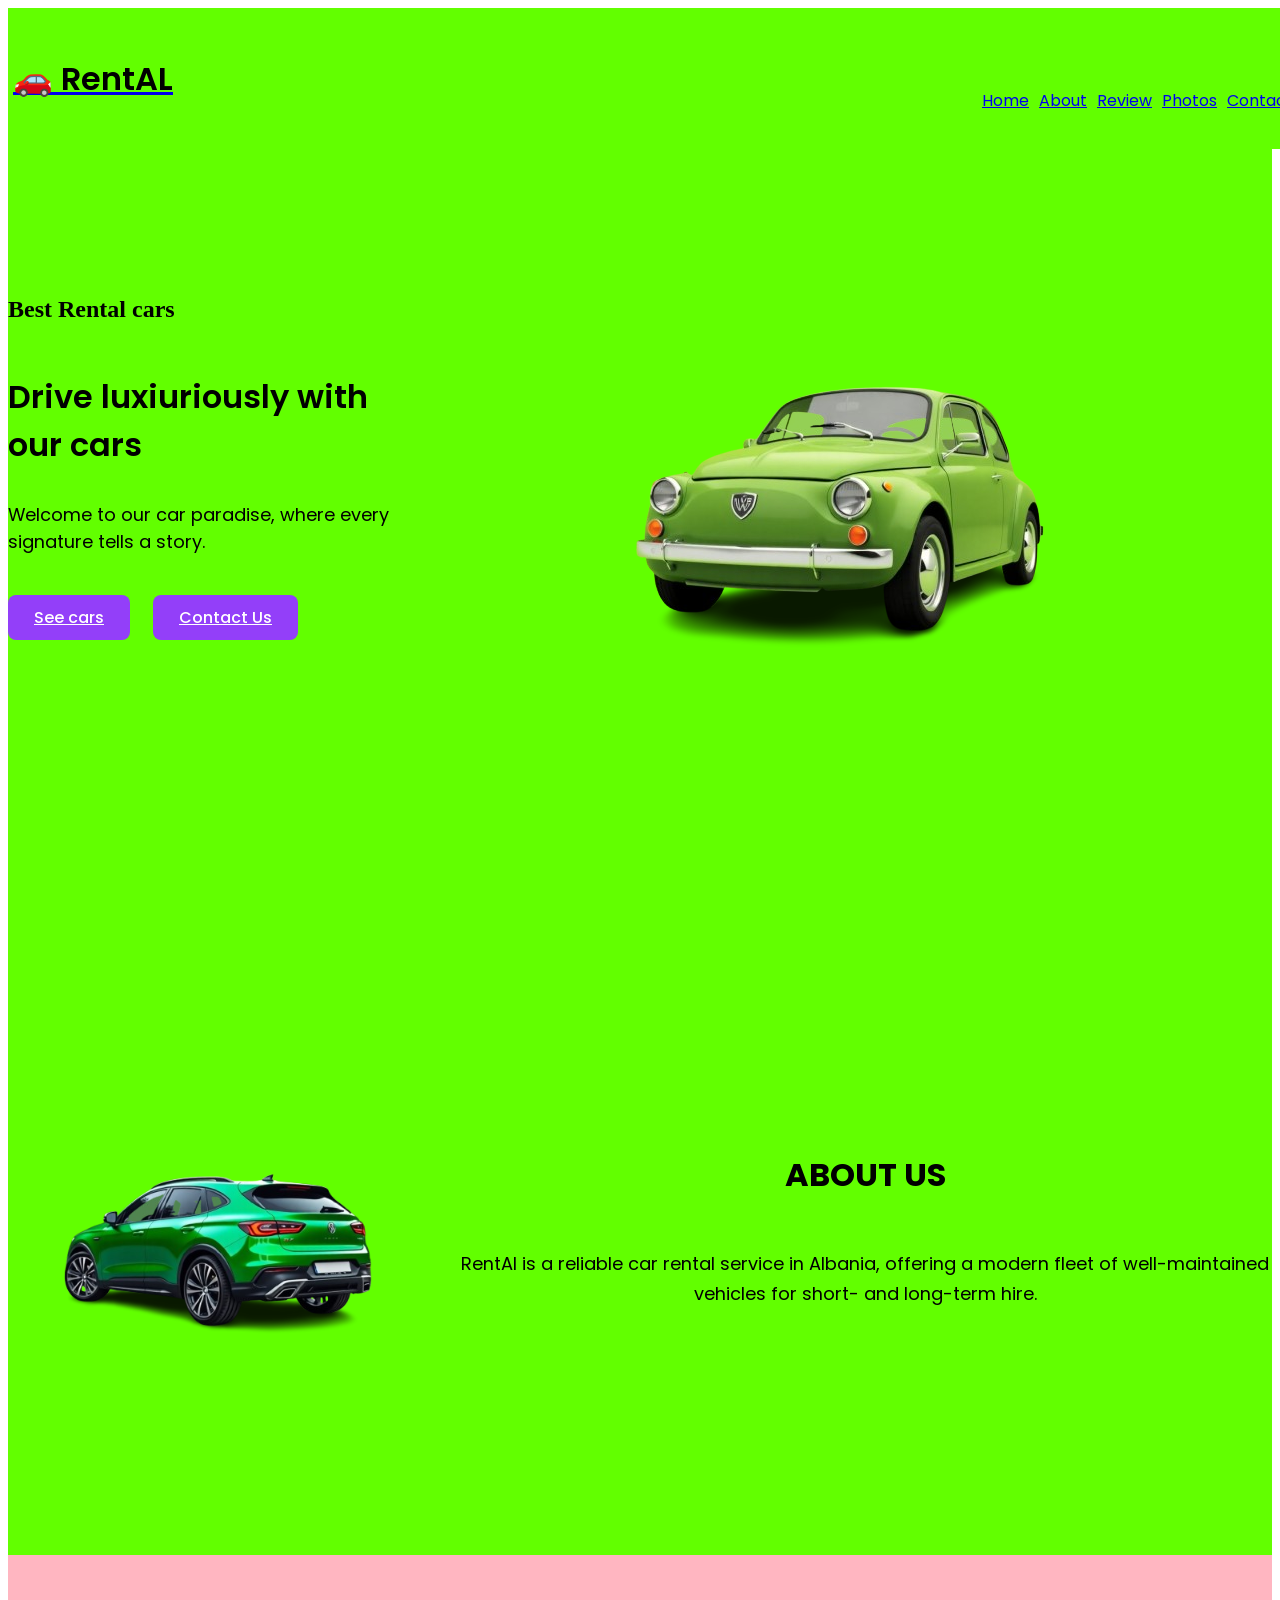
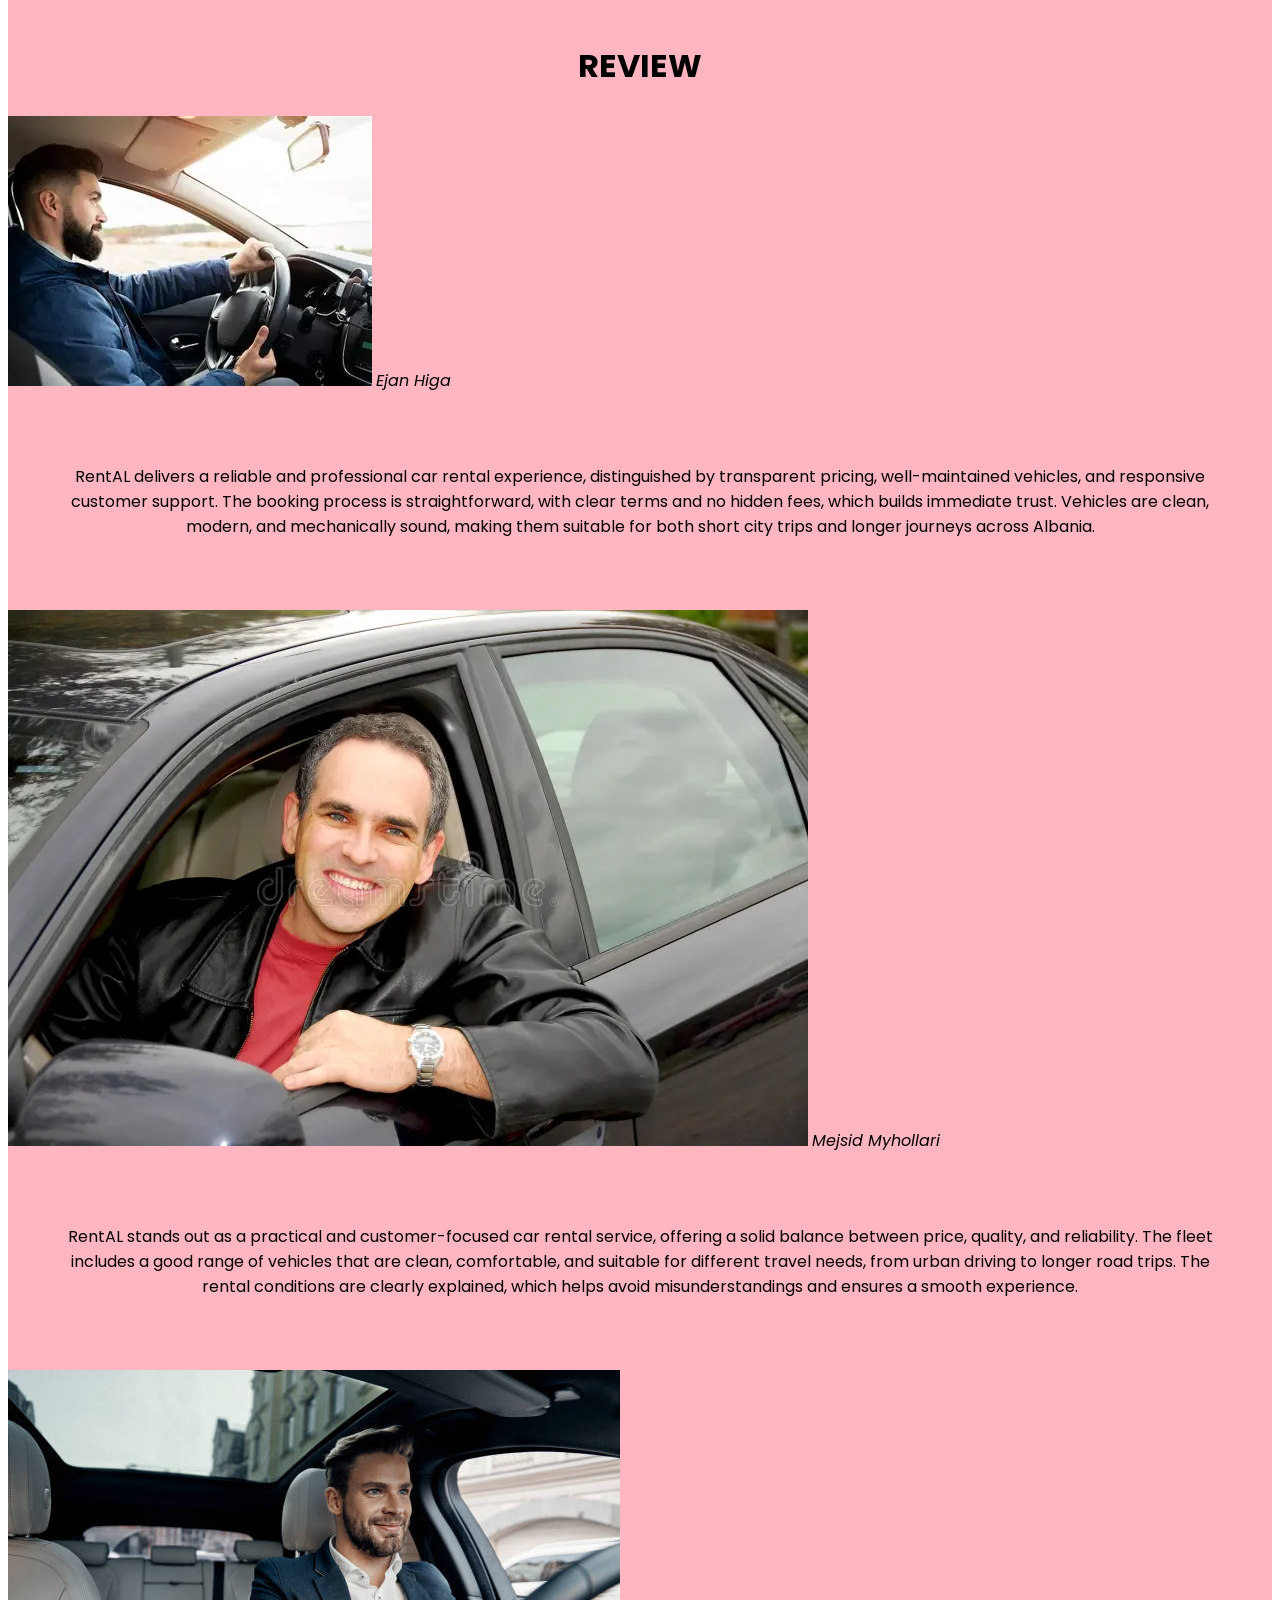
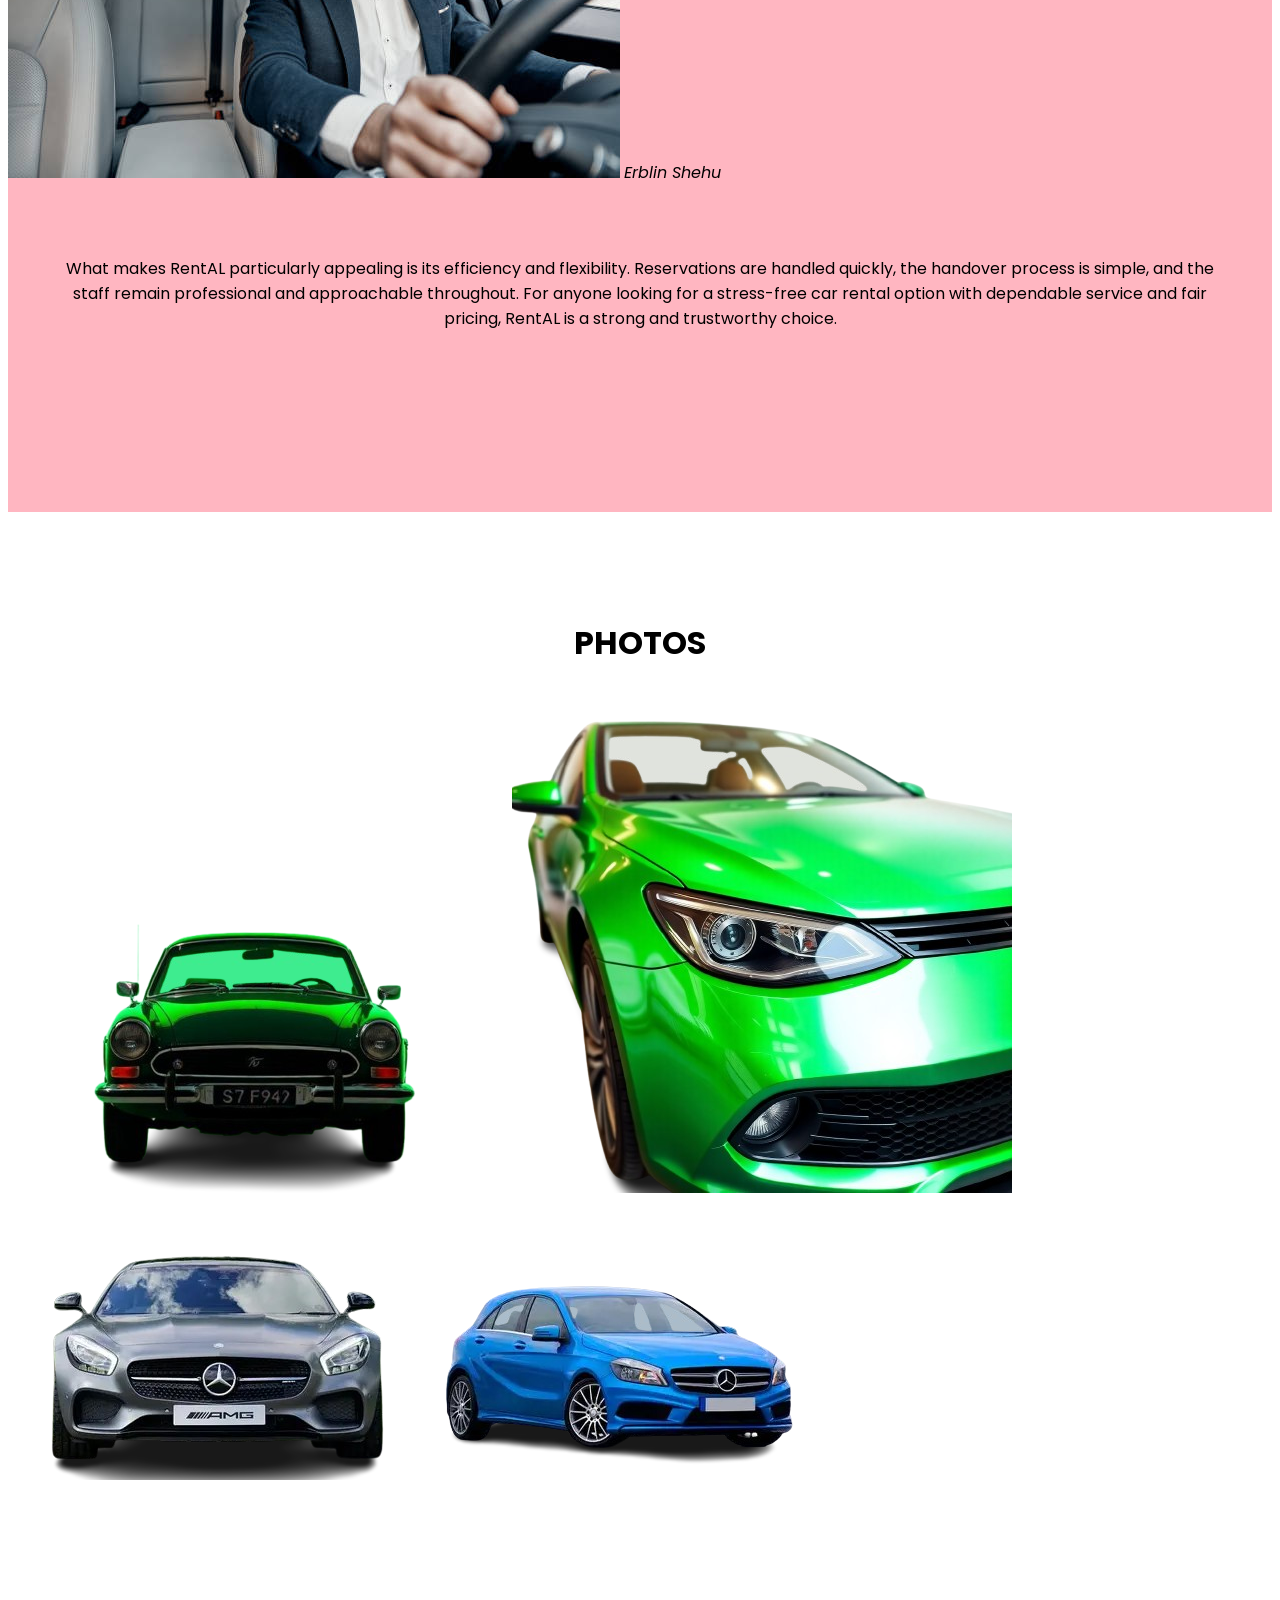
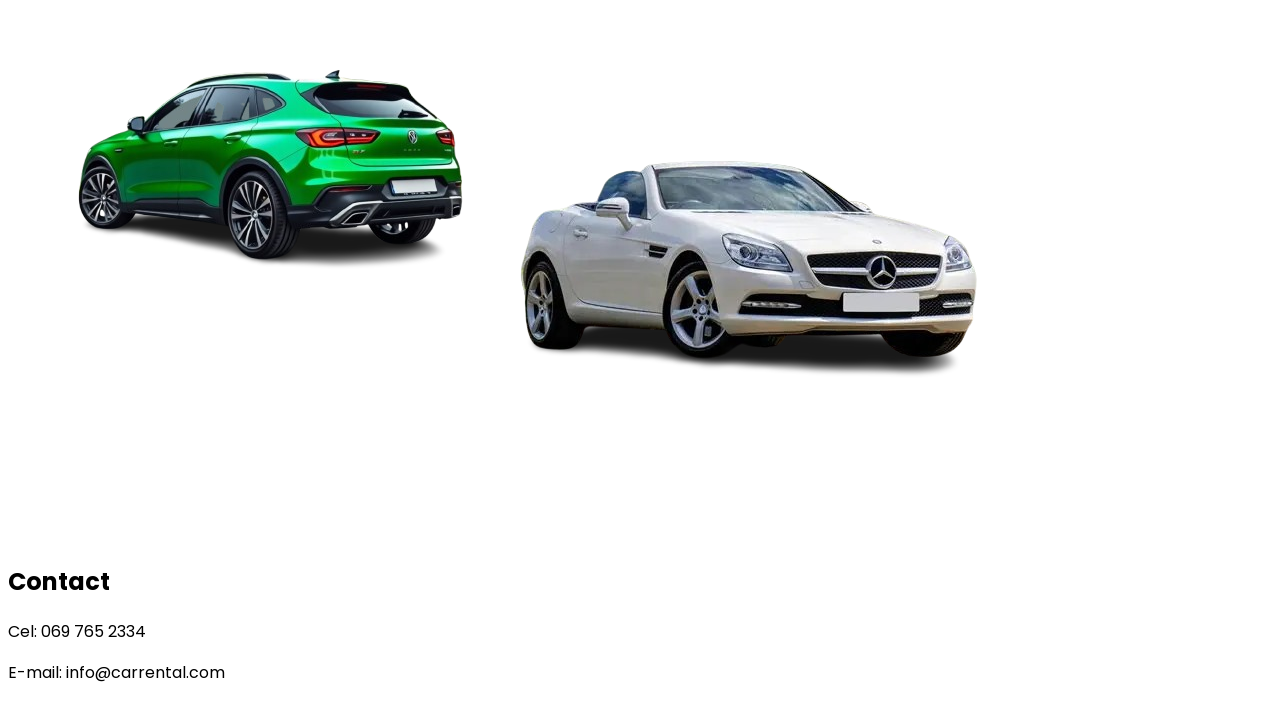
==== index.html @ b2a72e0e "Create index.html" ====
<!DOCTYPE html>
<html lang="en">
<head>
<meta charset="UTF-8">
<meta name="viewport" content="width=device-width, initial-scale=1.0">
<title>RentAL | RentAL</title>
<link rel="stylesheet" href="make up/style.css">
</head>

<body>

<header>
    <nav class="navbar section content">
        <a href="#home" class="nav-logo">
            <h2 class="logo-text">🚗 RentAL</h2>
        </a>

        <ul class="nav-menu">
            <button id="menu-close-button">✕</button>

            <li class="RentAL">
                <a href="#home" class="nav-link">Home</a>
            </li>

            <li class="RentAL">
                <a href="#about" class="nav-link">About</a>
            </li>
            <li class="RentAL">
                <a href="#review" class="nav-link">Review</a>
            </li>

            <li class="RentAL">
                <a href="#photos" class="nav-link">Photos</a>
            </li>

            <li class="RentAL">
                <a href="#contact" class="nav-link">Contact</a>
            </li>
        </ul>

        <button id="menu-open-button">☰</button>
    </nav>
</header>

<main>
    <section id="home" class="hero-section">
        <div class="section-content">
            <div class="hero-details">
                <h2 class="title">Best Rental cars</h2>
                <h3 class="subtitle">Drive luxiuriously with our cars</h3>
                <p class="description">
                    Welcome to our car paradise, where every signature tells a story.
                </p>

                <div class="buttons">
                    <a href="#garage" class="button order-now">See cars</a>
                    <a href="#contact" class="button contact-us">Contact Us</a>
                </div>
            </div>

            <div class="hero-image-wrapper">
                <img src="photos/kl.png" alt="hero" class="hero-image">
            </div>
        </div>
    </section>
    <section id="about" class="about-section">
        <div class="section-content">
            <div class="about-image-wraper">
                <img src="photos/5.png" alt="About" class="about-image">
            </div>

            <div class="about-details">
                <h2 class="section-title">About Us</h2>
                <p class="text">
                    RentAl is a reliable car rental service in Albania, offering a modern fleet
                    of well-maintained vehicles for short- and long-term hire.
                </p>
            </div>
        </div>
    </section>

        </div>
    </section>
    <section id="review" class="review-section">
        <h2 class="section-title">Review</h2>
        <div class="section-content">
            <img src="photos/OIP.webp" alt="user" class="user-image">
            <i class="name">Ejan Higa</i>
            <ul class="review">RentAL delivers a reliable and professional car rental experience, distinguished by transparent pricing, well-maintained vehicles, and responsive customer support. The booking process is straightforward, with clear terms and no hidden fees, which builds immediate trust. Vehicles are clean, modern, and mechanically sound, making them suitable for both short city trips and longer journeys across Albania.</ul>
            <img src="photos/1.webp" alt="user" class="user-image">
            <i class="name">Mejsid Myhollari</i>
            <ul class="review">RentAL stands out as a practical and customer-focused car rental service, offering a solid balance between price, quality, and reliability. The fleet includes a good range of vehicles that are clean, comfortable, and suitable for different travel needs, from urban driving to longer road trips. The rental conditions are clearly explained, which helps avoid misunderstandings and ensures a smooth experience.</ul>
            <img src="photos/2.jpg" alt="user" class="user-image">
            <i class="name">Erblin Shehu</i>
            <ul class="review">What makes RentAL particularly appealing is its efficiency and flexibility. Reservations are handled quickly, the handover process is simple, and the staff remain professional and approachable throughout. For anyone looking for a stress-free car rental option with dependable service and fair pricing, RentAL is a strong and trustworthy choice.</ul>
        </div>
    </section>

    <section id="photos" class="photos-section">
        <h2 class="section-title">Photos</h2>
        <div class="section-content">
            <img src="photos/1.png" alt="1">
            <img src="photos/2.png" alt="2">
            <img src="photos/3.png" alt="3">
            <img src="photos/4.png" alt="4">
            <img src="photos/5.png" alt="5">
            <img src="photos/6.png" alt="6">
        </div>
    </section>
    <section id="contact" class="contact-us">
        <h2 class="title">Contact</h2>
        <p>Cel: 069 765 2334</p>
        <p>E-mail: info@carrental.com</p>
    </section>

</main>

<script src="mecanism/main.js"></script>
</body>
</html>
---- make up/style.css ----
@import url('https://fonts.googleapis.com/css2?family=Poppins:ital,wght@0,900;1,100;1,200;1,300;1,400;1,500;1,600;1,700&family=Special+Gothic+Expanded+One&display=swap');

*{
    font-family: "Poppins", sans-serif;

}


html {
    scroll-behavior: smooth;
}



:root {
--medium-black-color: #0f0c0c;
--primary-color: rgb(98, 255, 0);
--third-color: #f8f3f5;
--secondary-color: #8d8d8d;
/* Font size */
--font-size-s: 0.9rem;
--font-size-n: 1rem;
--font-size-m: 1.12rem;
--font-size-1: 1.5rem;
--font-size-xl: 2rem;
--font-size-xxl: 2.3rem;
/* Font weight */
--font-weight-normal: 400;
--font-weight-medium: 500;
--font-weight-semibold: 600;
--font-weight-bold: 700;

--border-radius-s: 8px;
--border-radius-m: 30px;
--border-radius-circle: 50%;

--site-max-width: 1300px;
}

ul {
    list-style: none;
}

a {
    text-decoration-style: none;
}

button {
    cursor: pointer;
    border: var(--font-weight-normal)
}

.img {
    width: 10%;
}

.section-content {
    margin: 0 auto;
    padding: 0 20xp;
    max-width: var(--site-max-width);
}

.section-title {
    text-align: center;
    padding: 60px 0 100;
    text-transform: uppercase;
    font-size: var(--font-size-xl);
}
 

.saction-title::after {
    content: "";
    width: 80px;
    height: 5px;
    display: block;
    margin: 10px auto 0;
    border-radius: var(--border-radius-s);
    background: #d40000;
}

header {
    position: fixed;
    z-index: 5;
    background: rgb(98, 255, 0);
    width: 100%;
}

header .navbar {
    width: 100%;
    display: flex;
    padding: 20px 5px;
    align-items: end ;
    justify-content: space-between;
}
.navbar .nav-logo .logo-text {
    color: rgb(0, 0, 0);
    font-size: var(--font-size-xl);
    font-weight: var(--font-weight-semibold);
}

.navbar .nav-menu {
    display: flex;
    gap: 10px;
}


.navbar .nav-menu .nav-link:hover {
    padding: 10px 18px;
    font-size: var(--font-size-l);
    border-radius: var(--border-radius-xl);
    background: #29292a;
    color: rgb(0, 255, 51)
}

.navbar :where(#menu-close-button, #menu-open-button){
    display: none;
}

.hero-section{
    min-height: 10%;
    background: rgb(98, 255, 0);
}



.hero-section .section-content {
    display: flex;
    align-items: center;
    min-height: 100vh;
    color :rgb(0, 0, 0) 
}


.hero-section .hero-details .title {
    font-family: fantasy;
}

.hero-section .hero-details .subtitle {
    font-weight: var(--font-weight-semibold);
    margin-top: 50px;
    max-width: 70%;
    font-size: var(--font-size-xl);

}

.hero-section .hero-details .description {
   font-size: var(--font-size-m);
    max-width: 70%;
   margin: 24px 0 40px;
}


.hero-section .hero-details .buttons {
    display: flex;
    gap: 23px;
}


.hero-section .hero-details .button {
    transition: 0.3 ease;
    padding: 10px 26px;
    border: 2xp solid transparent;
    color: white;
    border-radius: var(--border-radius-s);
    background: #933ff9;
    font-weight: var(--font-weight-medium);
}



.hero-section .hero-details .button:hover,
.hero-section .hero-details .button .contact-us {
    color:var(white);
    border-color: var(white);
    background: transparent;
}



.hero-section .hero-details .contact-us:hover {
        color: rgb(255, 255, 255);
    border-color: rgb(98, 255, 0);
    background: rgb(98, 255, 0);
}




.hero-section .description .hero-image-wrapper {
    max-width: 5px;
    margin-right: 3px;
}


.about-section{
    padding: 120px 0;
    background: rgb(98, 255, 0);
}


.about-section .section-content{
    display: flex;
    gap: 50px;
    align-items: center;
    justify-content: space-between;
}
.about-section .about-image-wraper .about-image{
    width: 400px;
    height: 400px;
    object-fit: cover;
    border-radius: var(--border-radius-circle);
}

.about-section .about-details .section-title  {
    padding: 0;

}

.about-section .about-details .text{
    line-height: 30px;
    margin: 50px 0 30px;
    text-align: center;
    font-size: var(--font-size-m);

}

.about-section .social-link-list {
    display: flex;
    gap: 25px;
    justify-content: center; 
}

.about-section .social-link-list .social-link {
    transition: 0.2s ease;
    font-size: var(--font-size-l);
    color: var(--secondary-color);
    
}

.about-section .social-link-list .social-link:hover {
    color:#29292a;
}


.review-section{
    padding: 60px 0 110px;
    background: lightpink;
}

.review-section .review{
    display: flex;
    padding: 55px;
    text-align: center;
    flex-direction: column;
    align-items: center;    
}


.review-section .review .user-image{
    width: 180px;
    height: 180px;
    object-fit: var(--border-radius-circle);
    margin-bottom: 50px;

    border-radius: var(--border-radius-circle);

}
.review-section .review.name{
    margin-bottom: 16px;
    font-size: var(--font-size-m);
}

.photos-section{
    padding: 80px 0 150px;

}

.photos-section .photos-list{
    display: flex;
    flex-wrap: wrap;
    gap: 32px;

}

.photos-section .photos-list .photos-list{
    overflow: hidden;
    border-radius: var(--border-radius-s);
    width: calc(100% / 3 + 42px);
}

.photos-section .photos-list .photos-image{
    width: 100%;
    height: 100%;
    cursor: zoom-in;
    transition: 0.3s ease;
}

.photos-section .photos-list:hover .photos-image{
    transform: scale(1.3);
}

@media screen and (max-width: 1024px) {
}

@media screen and (max-width: 900px) {
:root{
--font-size-m: 1rem;
--font-size-1: 1.3rem;
--font-size-xl: 1.5rem;
--font-size-xxl: 1.8rem;
}

body.show-mobile-menu header::before {
    content: "";
    position: fixed;
    left: 0;
    top: 0;
    height: 100%;
    width: 100%;
    backdrop-filter: blur(5px);
    background: rgba(0, 0, 0,);
}

.navbar :where(#menu-close-button, #menu-open-button){
    display: block;
    font-size: var(--font-size-l);
}


.navbar #menu-close-button{
    position: absolute;
    z-index: 1001;
    right: 30px;
    top: 30px;

}

.navbar #menu-open-button {
    color: rgb(235, 209, 209);
}



 .navbar .nav-menu {
    display: flex;
    position: fixed;
    left: -300px;
    top: 0;
    width: 300px;
    height: 100%;
    display: flex;
    flex-direction: column;
    align-items: center;
    padding-top: 100px;
    background: rgb(255, 255, 255);
    transition: left 0.2s ease;
}

body.show-mobile-menu .navbar .nav-menu{
    left: 0;
}

.navbar .nav-menu .nav-link{
    font-size: var(--font-size-l);
    display: block;
    margin-top: 17px;
    color:rgb(0, 0, 0)
    
}
.hero-section .section-content{
    gap: 50px;
    text-align: center;
    padding: 30px 20px 20px;
    flex-direction: column-reverse;
    justify-content: center;
}

}
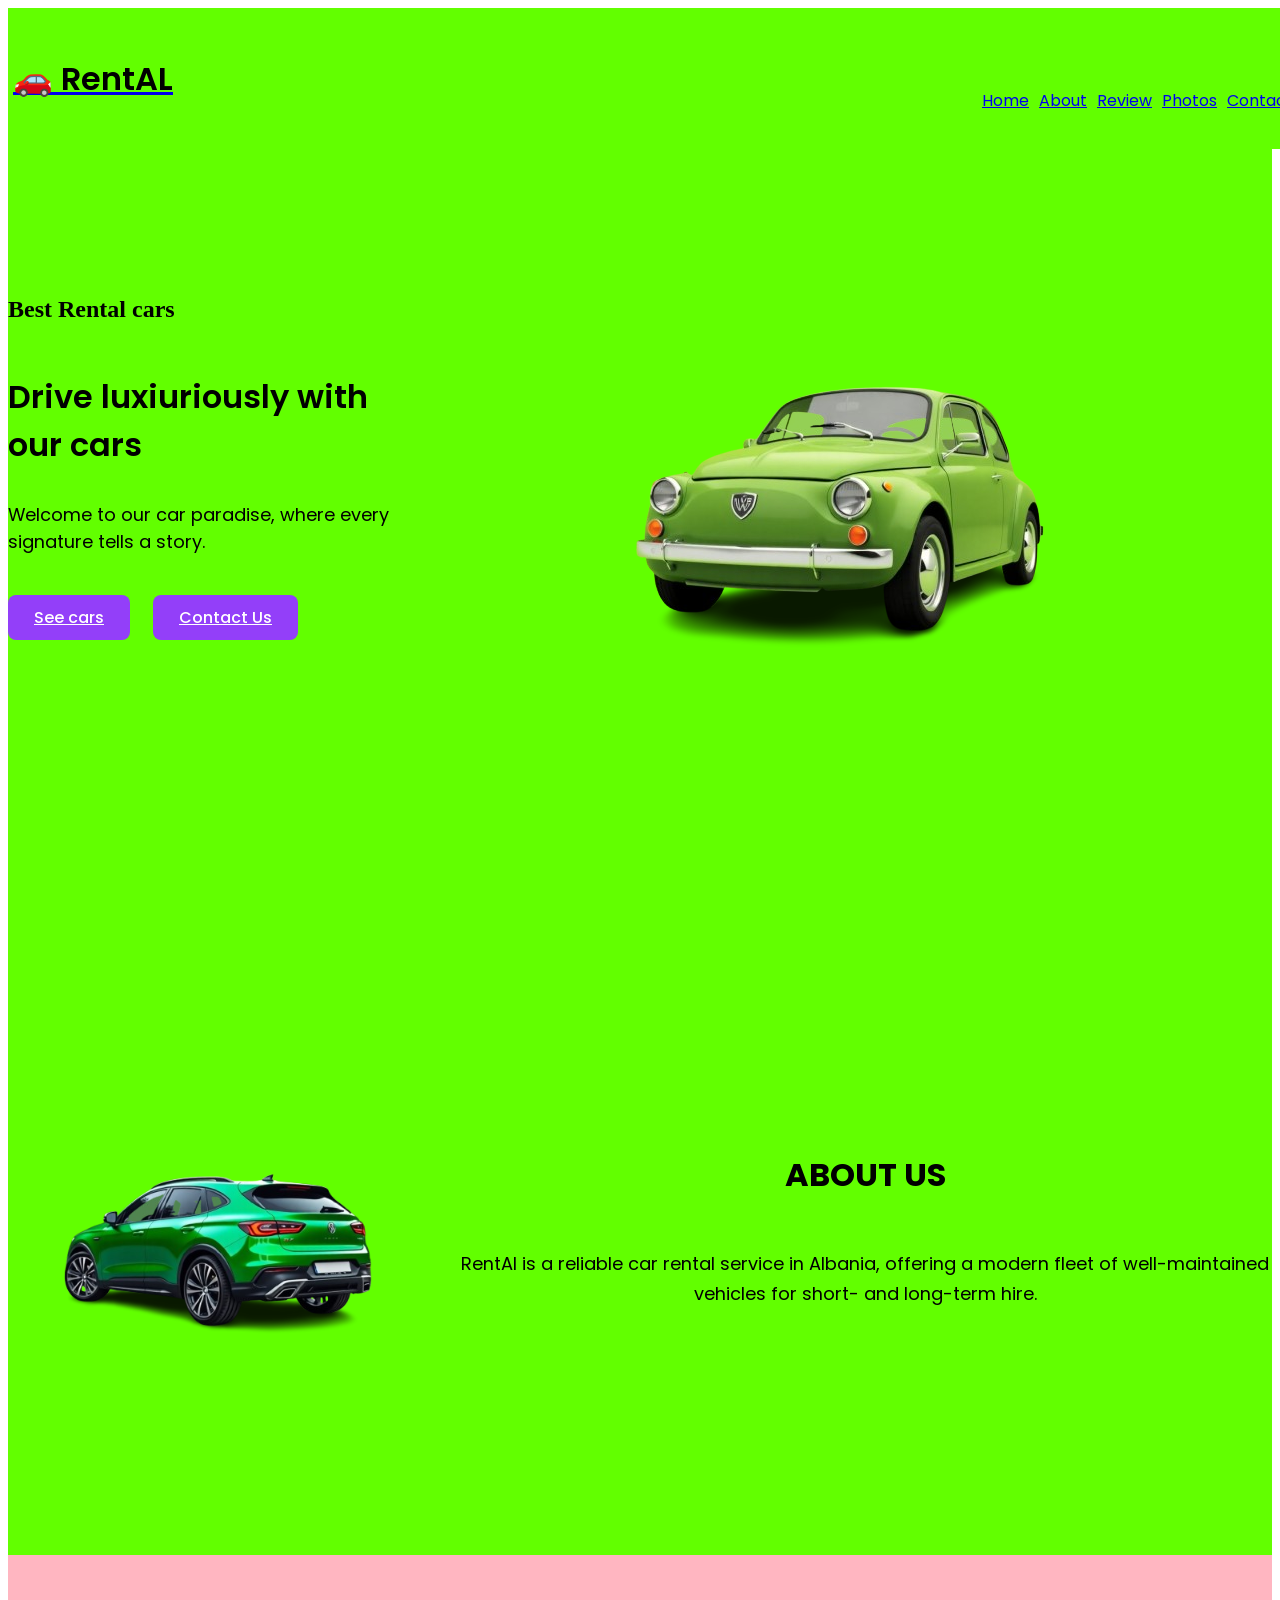
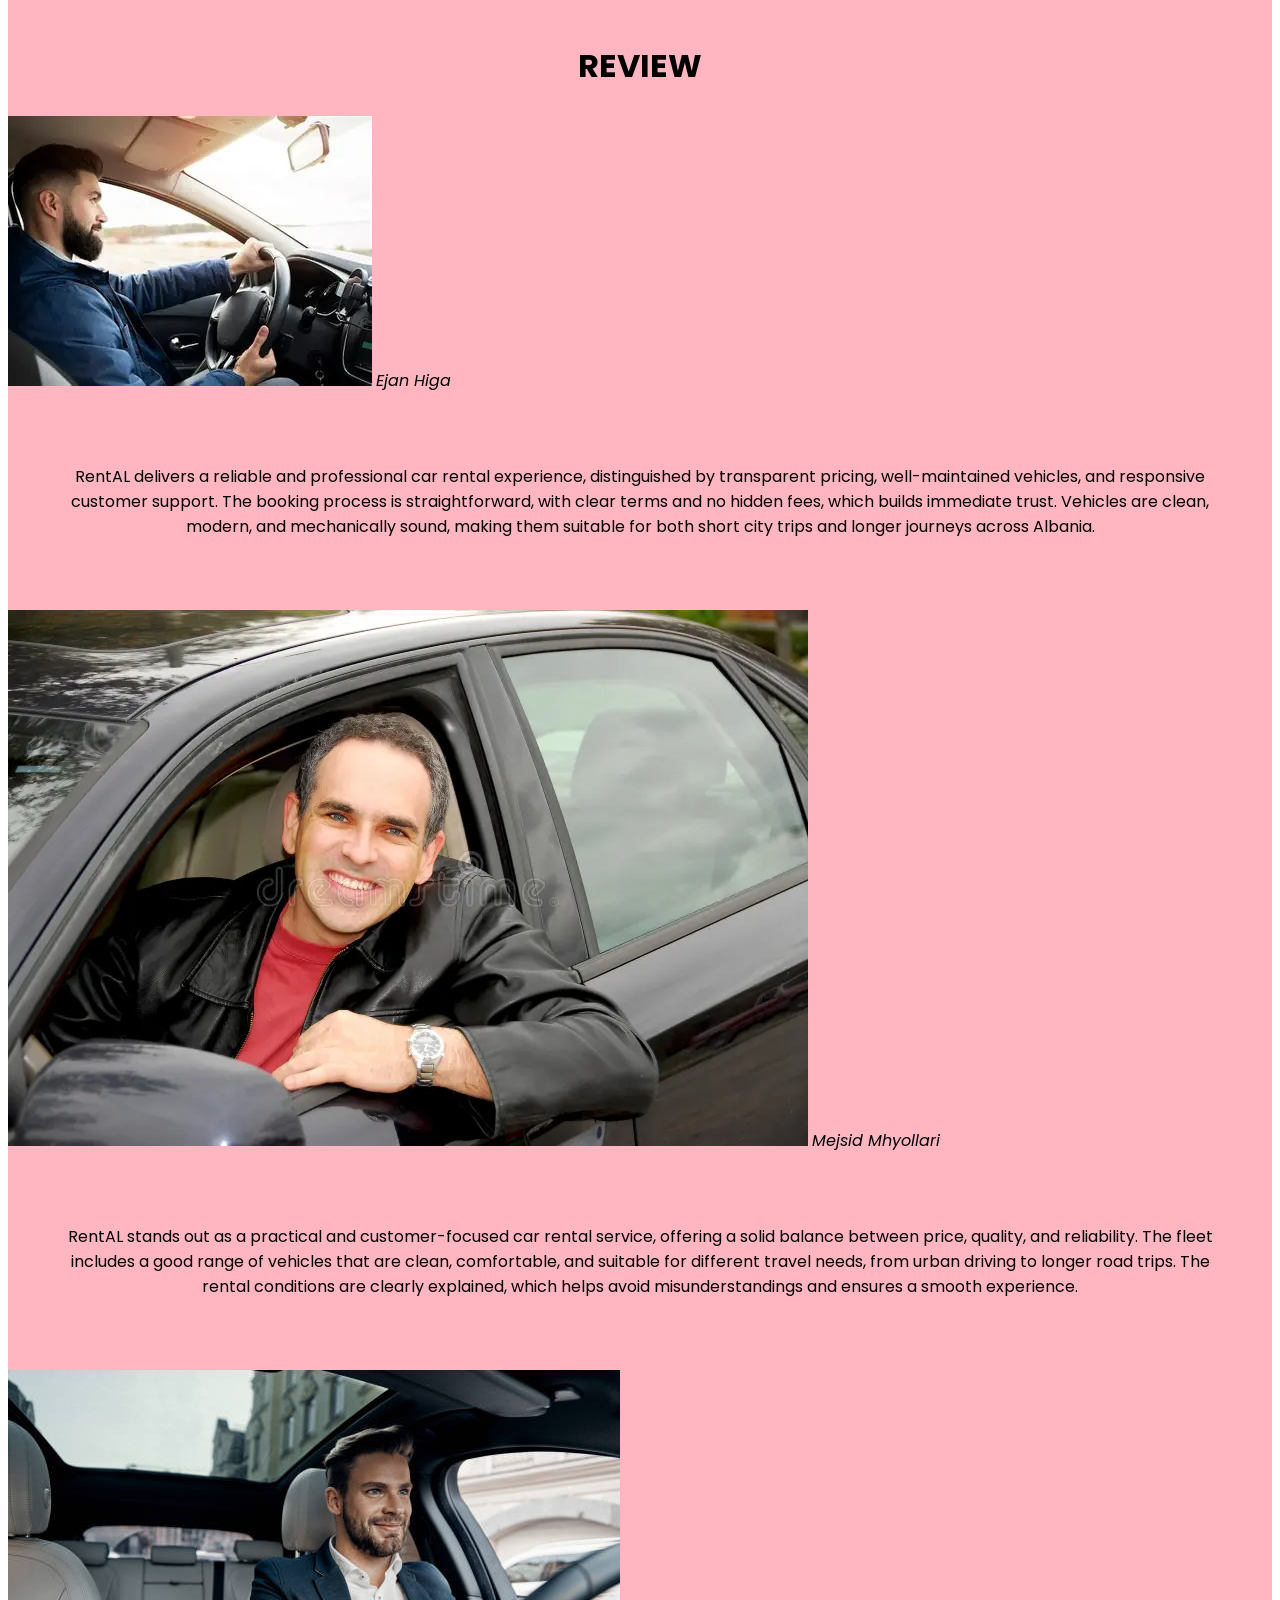
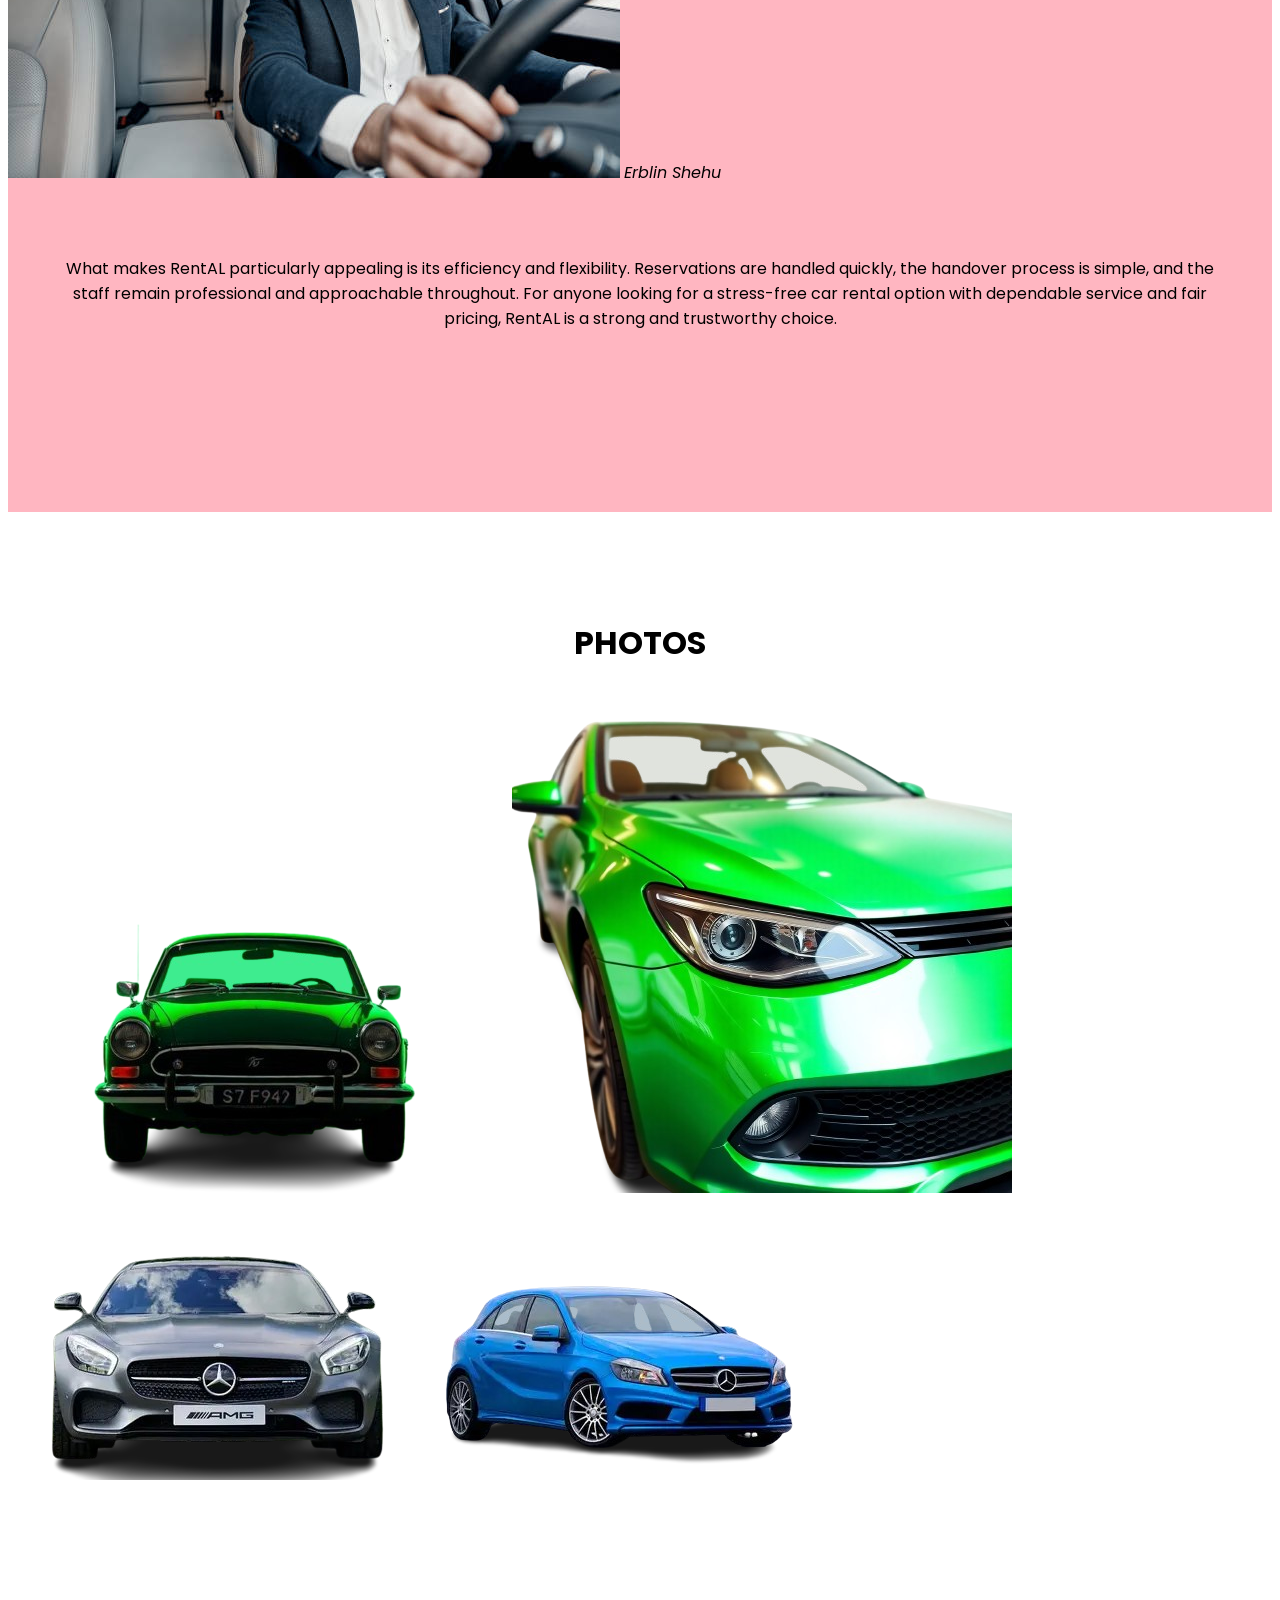
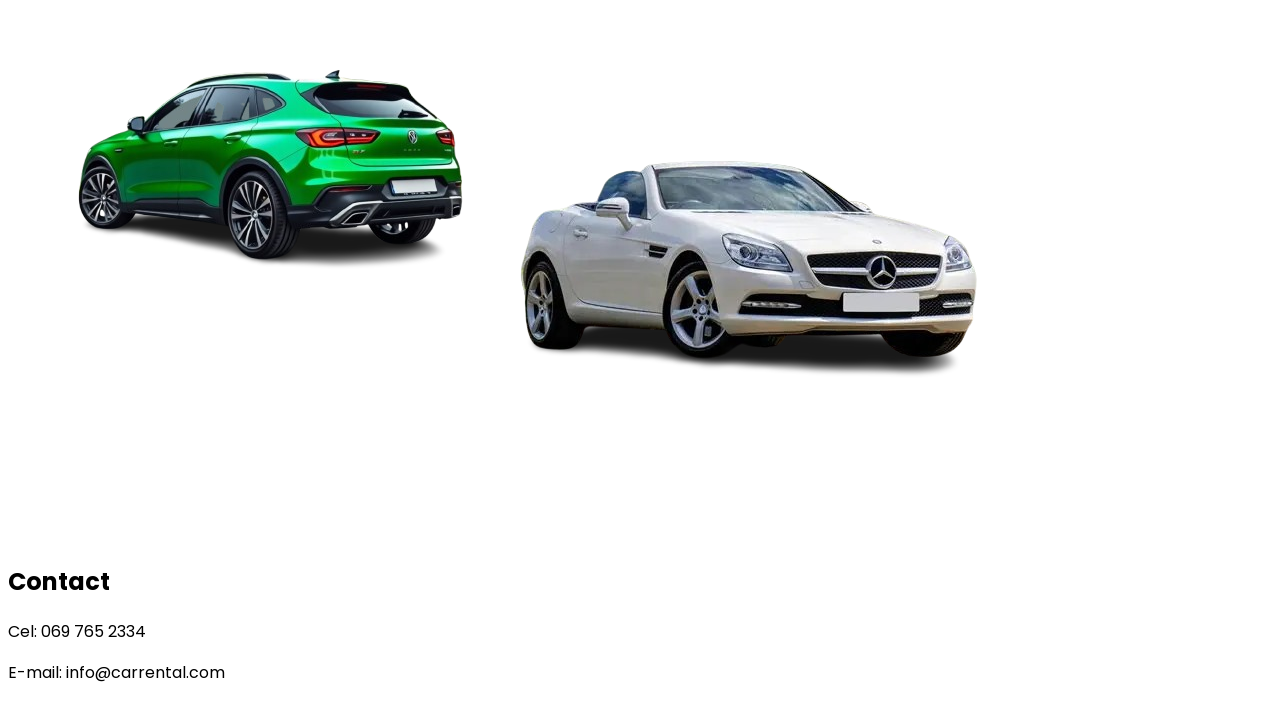
==== commit b3267a80: "Update index.html" ====
--- a/index.html
+++ b/index.html
@@ -88,7 +88,7 @@
             <i class="name">Ejan Higa</i>
             <ul class="review">RentAL delivers a reliable and professional car rental experience, distinguished by transparent pricing, well-maintained vehicles, and responsive customer support. The booking process is straightforward, with clear terms and no hidden fees, which builds immediate trust. Vehicles are clean, modern, and mechanically sound, making them suitable for both short city trips and longer journeys across Albania.</ul>
             <img src="photos/1.webp" alt="user" class="user-image">
-            <i class="name">Mejsid Myhollari</i>
+            <i class="name">Mejsid Mhyollari</i>
             <ul class="review">RentAL stands out as a practical and customer-focused car rental service, offering a solid balance between price, quality, and reliability. The fleet includes a good range of vehicles that are clean, comfortable, and suitable for different travel needs, from urban driving to longer road trips. The rental conditions are clearly explained, which helps avoid misunderstandings and ensures a smooth experience.</ul>
             <img src="photos/2.jpg" alt="user" class="user-image">
             <i class="name">Erblin Shehu</i>
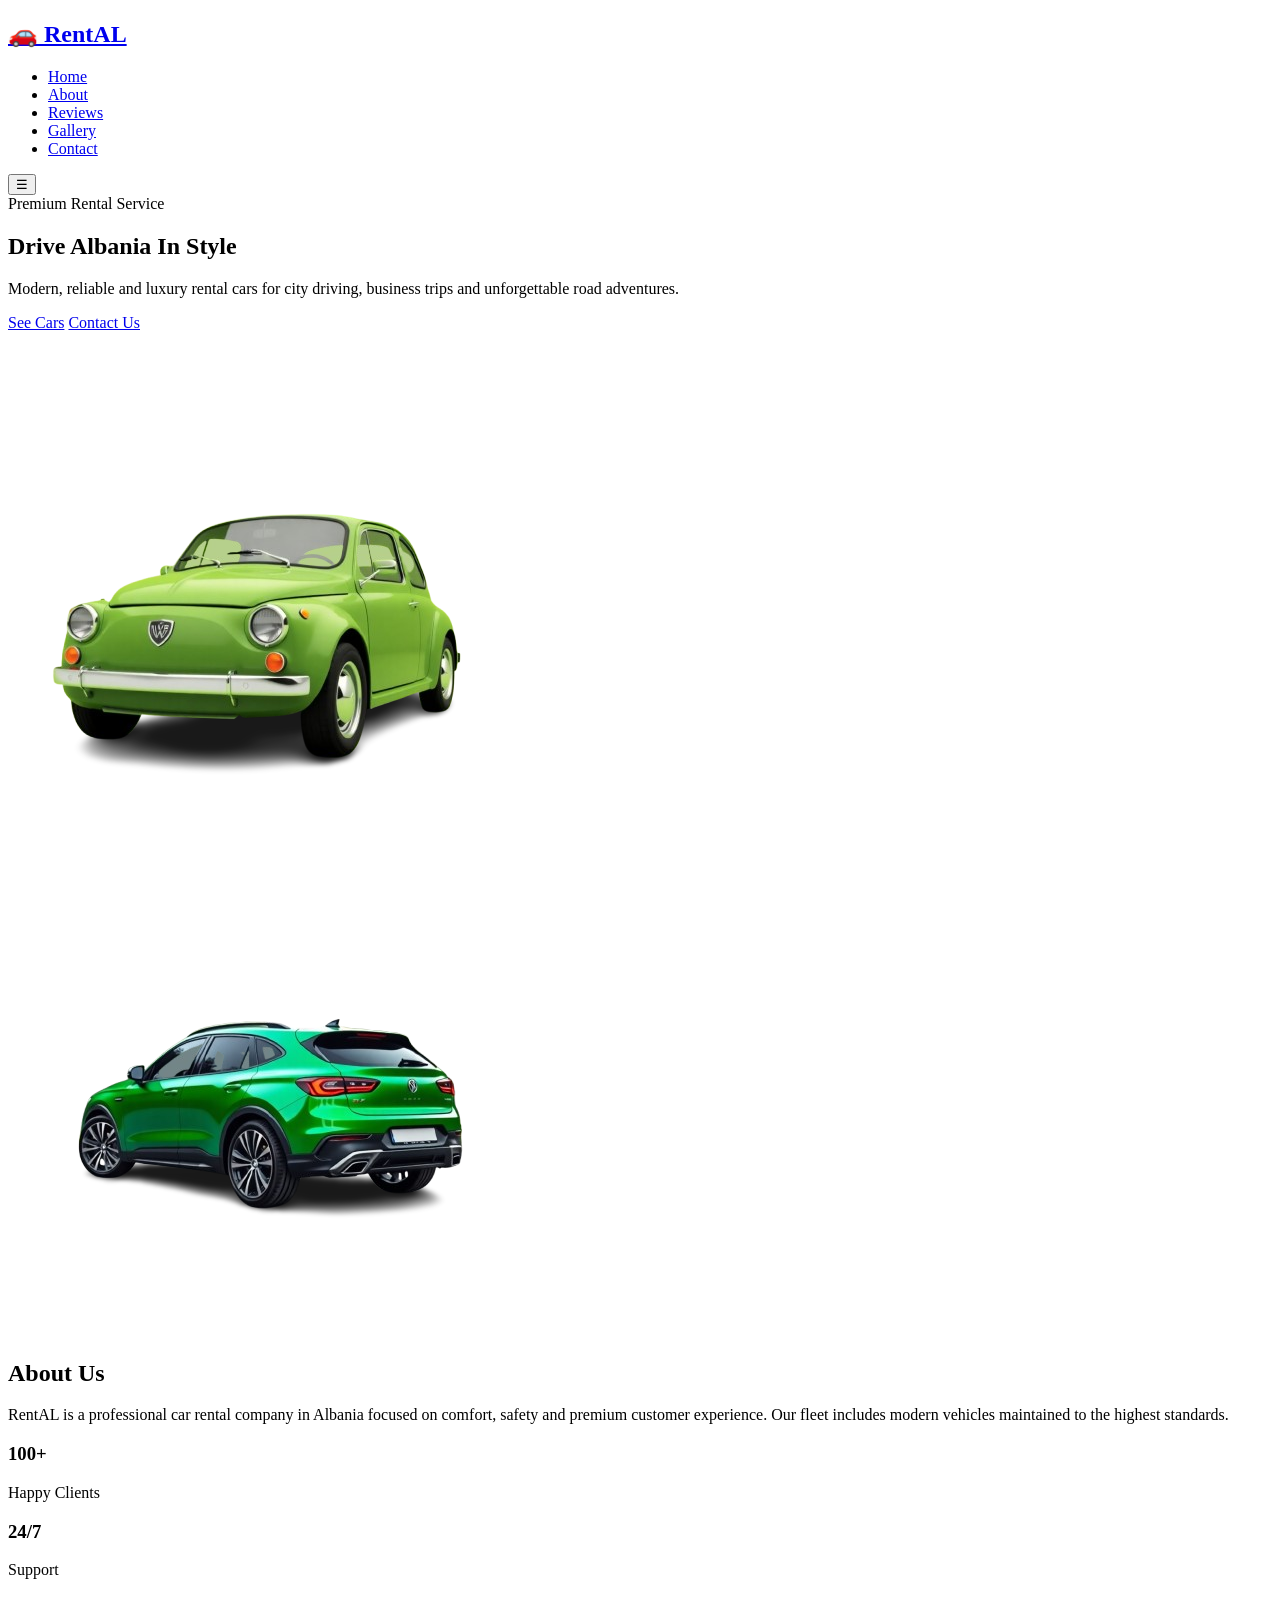
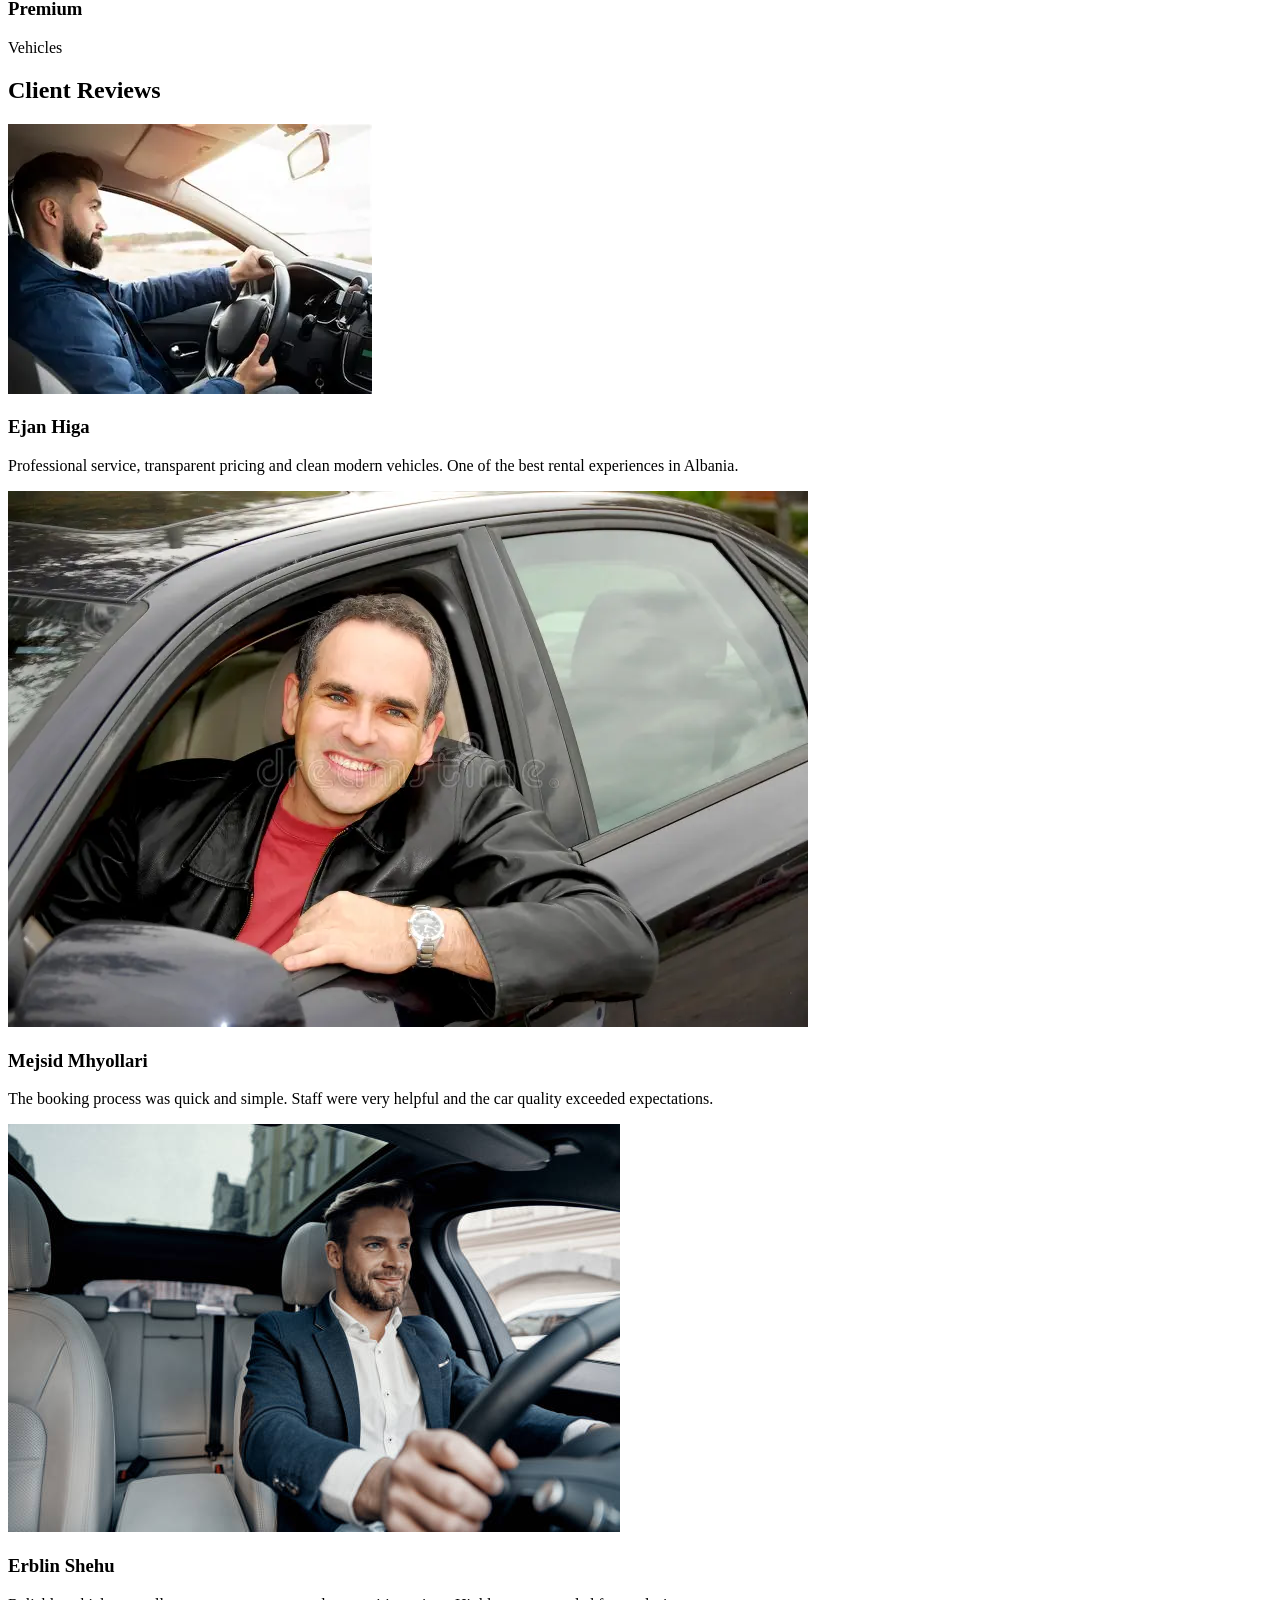
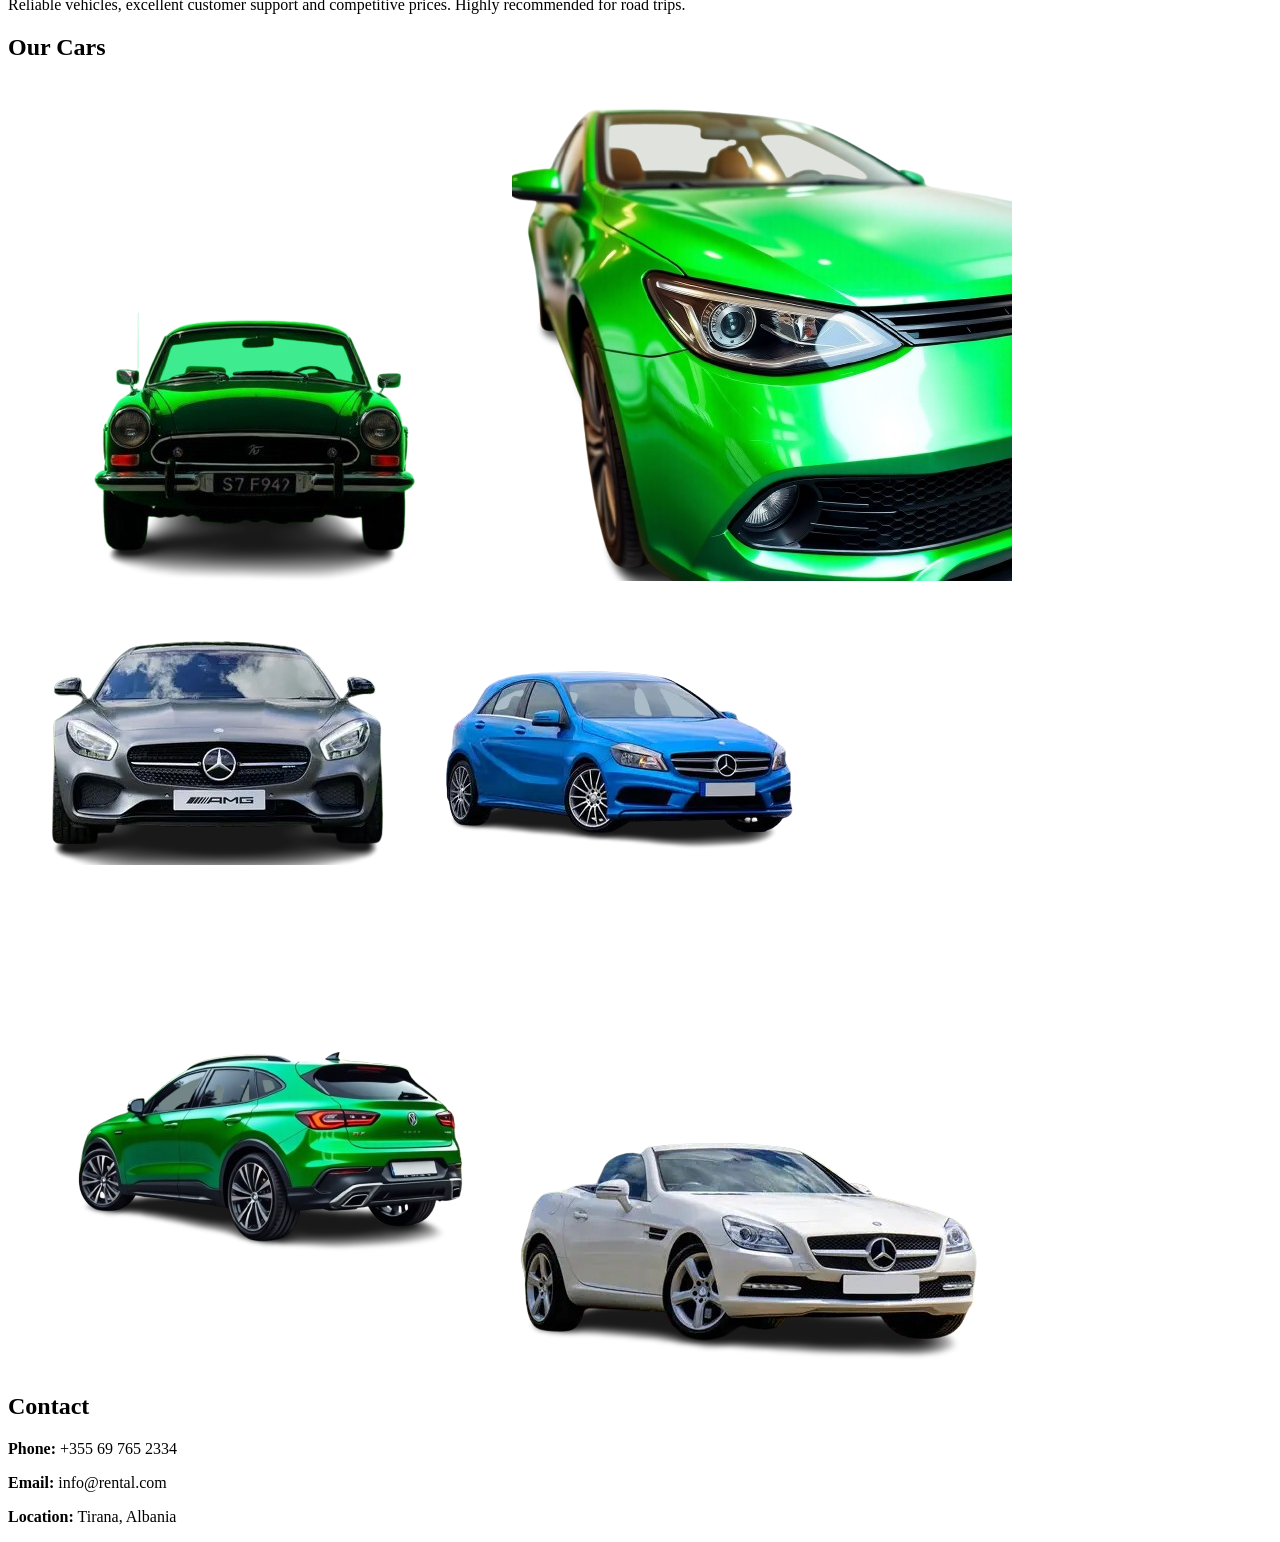
==== commit 05341e09: "index.html" ====
--- a/index.html
+++ b/index.html
@@ -1,117 +1,158 @@
 <!DOCTYPE html>
 <html lang="en">
 <head>
-<meta charset="UTF-8">
-<meta name="viewport" content="width=device-width, initial-scale=1.0">
-<title>RentAL | RentAL</title>
-<link rel="stylesheet" href="make up/style.css">
+  <meta charset="UTF-8" />
+  <meta name="viewport" content="width=device-width, initial-scale=1.0" />
+  <meta name="description" content="Premium car rental service in Albania" />
+  <title>RentAL | Premium Car Rental</title>
+
+  <link rel="preconnect" href="https://fonts.googleapis.com" />
+  <link rel="preconnect" href="https://fonts.gstatic.com" crossorigin />
+  <link href="https://fonts.googleapis.com/css2?family=Poppins:wght@300;400;500;600;700&display=swap" rel="stylesheet" />
+
+  <link rel="stylesheet" href="style.css" />
 </head>
-
 <body>
 
-<header>
-    <nav class="navbar section content">
-        <a href="#home" class="nav-logo">
-            <h2 class="logo-text">🚗 RentAL</h2>
-        </a>
+<header class="header">
+  <nav class="navbar section-content">
+    <a href="#home" class="nav-logo">
+      <h2 class="logo-text">🚗 RentAL</h2>
+    </a>
 
-        <ul class="nav-menu">
-            <button id="menu-close-button">✕</button>
+    <ul class="nav-menu">
+      <li><a href="#home" class="nav-link">Home</a></li>
+      <li><a href="#about" class="nav-link">About</a></li>
+      <li><a href="#reviews" class="nav-link">Reviews</a></li>
+      <li><a href="#gallery" class="nav-link">Gallery</a></li>
+      <li><a href="#contact" class="nav-link">Contact</a></li>
+    </ul>
 
-            <li class="RentAL">
-                <a href="#home" class="nav-link">Home</a>
-            </li>
-
-            <li class="RentAL">
-                <a href="#about" class="nav-link">About</a>
-            </li>
-            <li class="RentAL">
-                <a href="#review" class="nav-link">Review</a>
-            </li>
-
-            <li class="RentAL">
-                <a href="#photos" class="nav-link">Photos</a>
-            </li>
-
-            <li class="RentAL">
-                <a href="#contact" class="nav-link">Contact</a>
-            </li>
-        </ul>
-
-        <button id="menu-open-button">☰</button>
-    </nav>
+    <button id="menu-open-button">☰</button>
+  </nav>
 </header>
 
 <main>
-    <section id="home" class="hero-section">
-        <div class="section-content">
-            <div class="hero-details">
-                <h2 class="title">Best Rental cars</h2>
-                <h3 class="subtitle">Drive luxiuriously with our cars</h3>
-                <p class="description">
-                    Welcome to our car paradise, where every signature tells a story.
-                </p>
 
-                <div class="buttons">
-                    <a href="#garage" class="button order-now">See cars</a>
-                    <a href="#contact" class="button contact-us">Contact Us</a>
-                </div>
-            </div>
+  <section id="home" class="hero-section">
+    <div class="section-content hero-container">
+      <div class="hero-details">
+        <span class="hero-tag">Premium Rental Service</span>
+        <h1 class="hero-title">Drive Albania In Style</h1>
+        <p class="hero-description">
+          Modern, reliable and luxury rental cars for city driving,
+          business trips and unforgettable road adventures.
+        </p>
 
-            <div class="hero-image-wrapper">
-                <img src="photos/kl.png" alt="hero" class="hero-image">
-            </div>
+        <div class="hero-buttons">
+          <a href="#gallery" class="primary-button">See Cars</a>
+          <a href="#contact" class="secondary-button">Contact Us</a>
         </div>
-    </section>
-    <section id="about" class="about-section">
-        <div class="section-content">
-            <div class="about-image-wraper">
-                <img src="photos/5.png" alt="About" class="about-image">
-            </div>
+      </div>
 
-            <div class="about-details">
-                <h2 class="section-title">About Us</h2>
-                <p class="text">
-                    RentAl is a reliable car rental service in Albania, offering a modern fleet
-                    of well-maintained vehicles for short- and long-term hire.
-                </p>
-            </div>
+      <div class="hero-image-wrapper">
+        <img src="photos/kl.png" alt="Luxury rental car" class="hero-image" />
+      </div>
+    </div>
+  </section>
+
+  <section id="about" class="about-section">
+    <div class="section-content about-container">
+      <div class="about-image-wrapper">
+        <img src="photos/5.png" alt="About RentAL" class="about-image" />
+      </div>
+
+      <div class="about-details">
+        <h2 class="section-title">About Us</h2>
+        <p>
+          RentAL is a professional car rental company in Albania focused on
+          comfort, safety and premium customer experience. Our fleet includes
+          modern vehicles maintained to the highest standards.
+        </p>
+
+        <div class="stats-grid">
+          <div class="stat-card">
+            <h3>100+</h3>
+            <span>Happy Clients</span>
+          </div>
+
+          <div class="stat-card">
+            <h3>24/7</h3>
+            <span>Support</span>
+          </div>
+
+          <div class="stat-card">
+            <h3>Premium</h3>
+            <span>Vehicles</span>
+          </div>
         </div>
-    </section>
+      </div>
+    </div>
+  </section>
 
+  <section id="reviews" class="reviews-section">
+    <div class="section-content">
+      <h2 class="section-title">Client Reviews</h2>
+
+      <div class="reviews-grid">
+
+        <div class="review-card">
+          <img src="photos/OIP.webp" alt="Client" class="user-image" />
+          <h3>Ejan Higa</h3>
+          <p>
+            Professional service, transparent pricing and clean modern vehicles.
+            One of the best rental experiences in Albania.
+          </p>
         </div>
-    </section>
-    <section id="review" class="review-section">
-        <h2 class="section-title">Review</h2>
-        <div class="section-content">
-            <img src="photos/OIP.webp" alt="user" class="user-image">
-            <i class="name">Ejan Higa</i>
-            <ul class="review">RentAL delivers a reliable and professional car rental experience, distinguished by transparent pricing, well-maintained vehicles, and responsive customer support. The booking process is straightforward, with clear terms and no hidden fees, which builds immediate trust. Vehicles are clean, modern, and mechanically sound, making them suitable for both short city trips and longer journeys across Albania.</ul>
-            <img src="photos/1.webp" alt="user" class="user-image">
-            <i class="name">Mejsid Mhyollari</i>
-            <ul class="review">RentAL stands out as a practical and customer-focused car rental service, offering a solid balance between price, quality, and reliability. The fleet includes a good range of vehicles that are clean, comfortable, and suitable for different travel needs, from urban driving to longer road trips. The rental conditions are clearly explained, which helps avoid misunderstandings and ensures a smooth experience.</ul>
-            <img src="photos/2.jpg" alt="user" class="user-image">
-            <i class="name">Erblin Shehu</i>
-            <ul class="review">What makes RentAL particularly appealing is its efficiency and flexibility. Reservations are handled quickly, the handover process is simple, and the staff remain professional and approachable throughout. For anyone looking for a stress-free car rental option with dependable service and fair pricing, RentAL is a strong and trustworthy choice.</ul>
+
+        <div class="review-card">
+          <img src="photos/1.webp" alt="Client" class="user-image" />
+          <h3>Mejsid Mhyollari</h3>
+          <p>
+            The booking process was quick and simple. Staff were very helpful
+            and the car quality exceeded expectations.
+          </p>
         </div>
-    </section>
 
-    <section id="photos" class="photos-section">
-        <h2 class="section-title">Photos</h2>
-        <div class="section-content">
-            <img src="photos/1.png" alt="1">
-            <img src="photos/2.png" alt="2">
-            <img src="photos/3.png" alt="3">
-            <img src="photos/4.png" alt="4">
-            <img src="photos/5.png" alt="5">
-            <img src="photos/6.png" alt="6">
+        <div class="review-card">
+          <img src="photos/2.jpg" alt="Client" class="user-image" />
+          <h3>Erblin Shehu</h3>
+          <p>
+            Reliable vehicles, excellent customer support and competitive prices.
+            Highly recommended for road trips.
+          </p>
         </div>
-    </section>
-    <section id="contact" class="contact-us">
-        <h2 class="title">Contact</h2>
-        <p>Cel: 069 765 2334</p>
-        <p>E-mail: info@carrental.com</p>
-    </section>
+
+      </div>
+    </div>
+  </section>
+
+  <section id="gallery" class="gallery-section">
+    <div class="section-content">
+      <h2 class="section-title">Our Cars</h2>
+
+      <div class="gallery-grid">
+        <img src="photos/1.png" alt="Car 1" />
+        <img src="photos/2.png" alt="Car 2" />
+        <img src="photos/3.png" alt="Car 3" />
+        <img src="photos/4.png" alt="Car 4" />
+        <img src="photos/5.png" alt="Car 5" />
+        <img src="photos/6.png" alt="Car 6" />
+      </div>
+    </div>
+  </section>
+
+  <section id="contact" class="contact-section">
+    <div class="section-content contact-container">
+      <h2 class="section-title">Contact</h2>
+
+      <div class="contact-card">
+        <p><strong>Phone:</strong> +355 69 765 2334</p>
+        <p><strong>Email:</strong> info@rental.com</p>
+        <p><strong>Location:</strong> Tirana, Albania</p>
+      </div>
+    </div>
+  </section>
 
 </main>
 
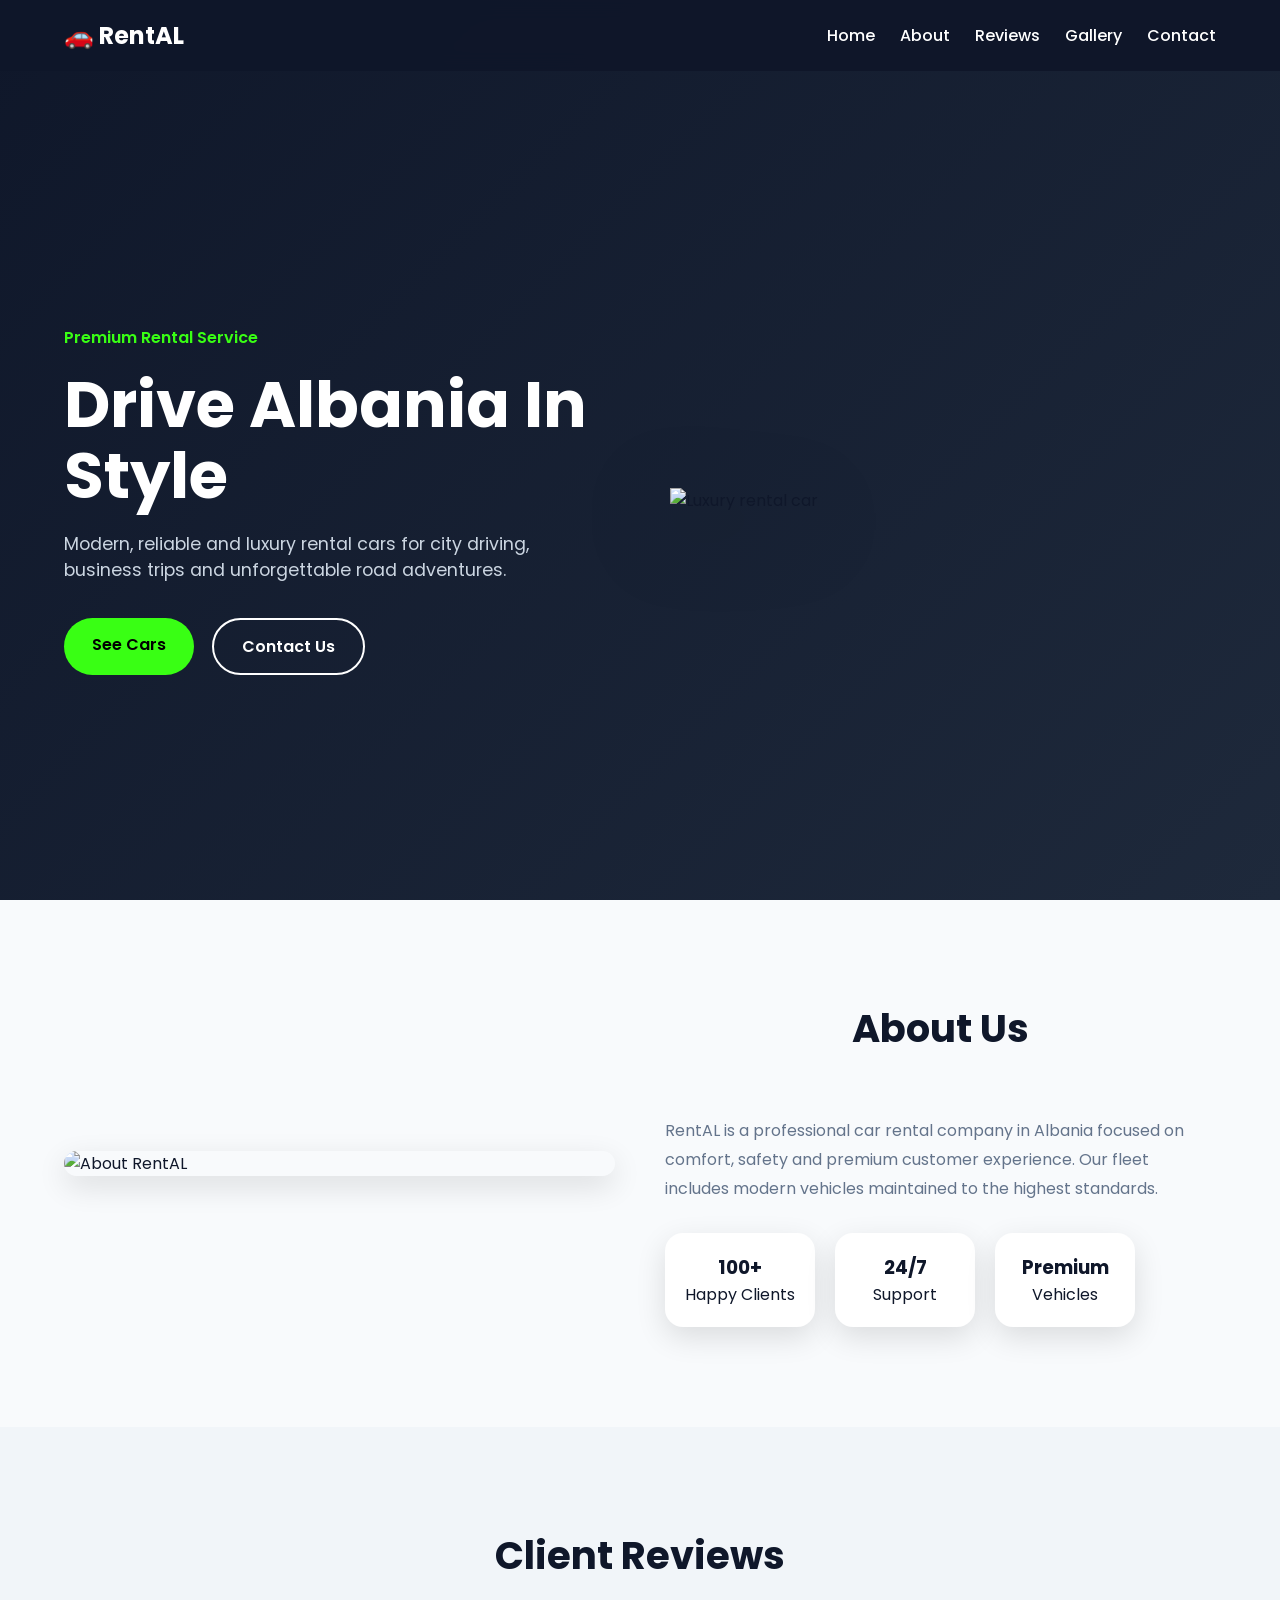
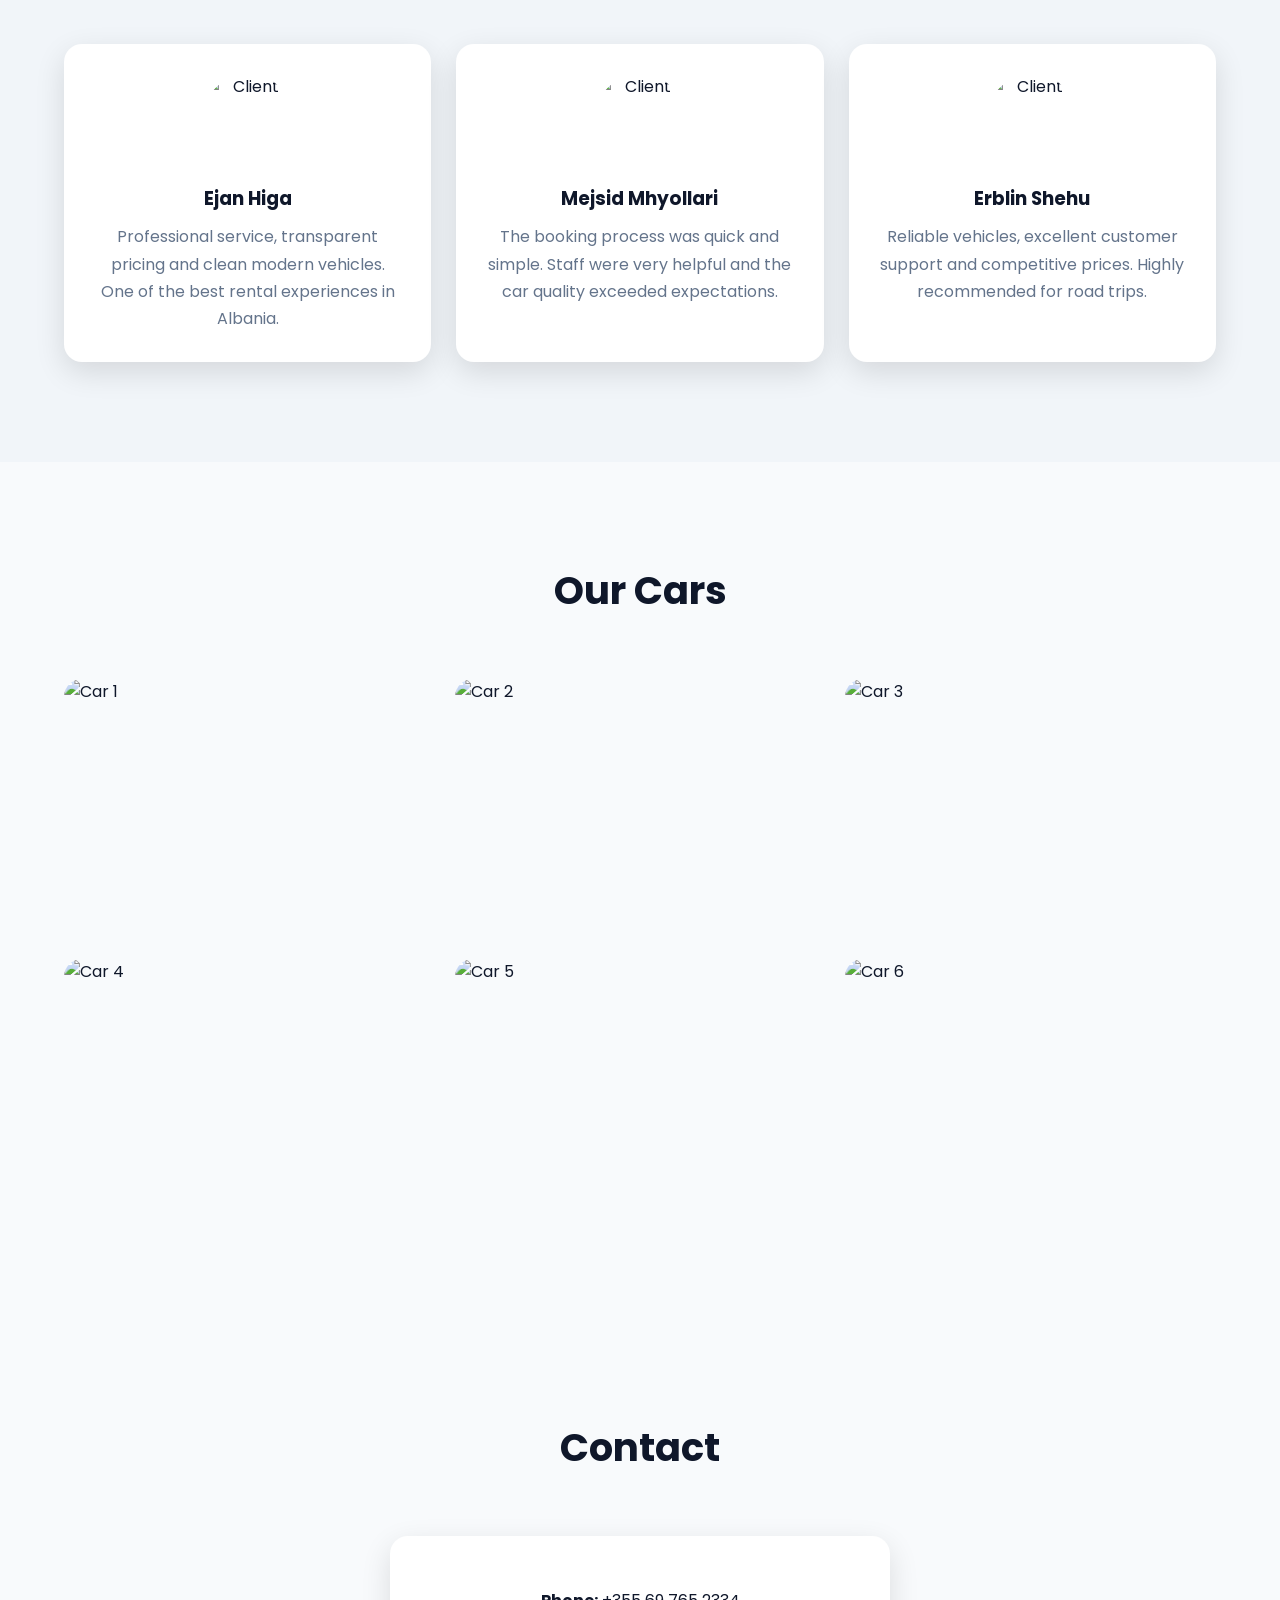
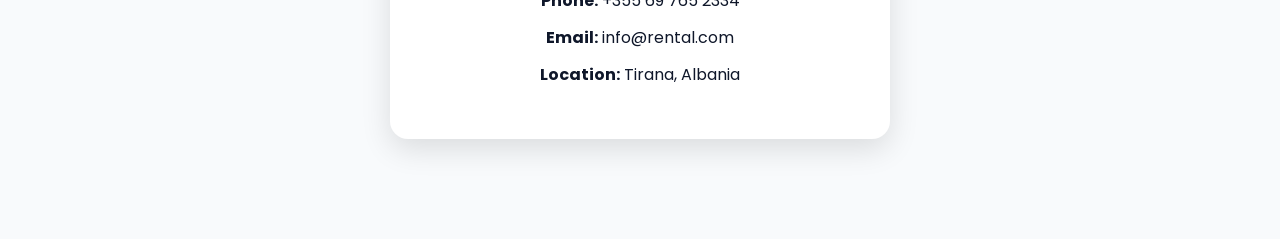
==== commit 32ec9229: "Add files via upload" ====
--- a/index.html
+++ b/index.html
@@ -1,161 +1,162 @@
-<!DOCTYPE html>
-<html lang="en">
-<head>
-  <meta charset="UTF-8" />
-  <meta name="viewport" content="width=device-width, initial-scale=1.0" />
-  <meta name="description" content="Premium car rental service in Albania" />
-  <title>RentAL | Premium Car Rental</title>
-
-  <link rel="preconnect" href="https://fonts.googleapis.com" />
-  <link rel="preconnect" href="https://fonts.gstatic.com" crossorigin />
-  <link href="https://fonts.googleapis.com/css2?family=Poppins:wght@300;400;500;600;700&display=swap" rel="stylesheet" />
-
-  <link rel="stylesheet" href="style.css" />
-</head>
-<body>
-
-<header class="header">
-  <nav class="navbar section-content">
-    <a href="#home" class="nav-logo">
-      <h2 class="logo-text">🚗 RentAL</h2>
-    </a>
-
-    <ul class="nav-menu">
-      <li><a href="#home" class="nav-link">Home</a></li>
-      <li><a href="#about" class="nav-link">About</a></li>
-      <li><a href="#reviews" class="nav-link">Reviews</a></li>
-      <li><a href="#gallery" class="nav-link">Gallery</a></li>
-      <li><a href="#contact" class="nav-link">Contact</a></li>
-    </ul>
-
-    <button id="menu-open-button">☰</button>
-  </nav>
-</header>
-
-<main>
-
-  <section id="home" class="hero-section">
-    <div class="section-content hero-container">
-      <div class="hero-details">
-        <span class="hero-tag">Premium Rental Service</span>
-        <h1 class="hero-title">Drive Albania In Style</h1>
-        <p class="hero-description">
-          Modern, reliable and luxury rental cars for city driving,
-          business trips and unforgettable road adventures.
-        </p>
-
-        <div class="hero-buttons">
-          <a href="#gallery" class="primary-button">See Cars</a>
-          <a href="#contact" class="secondary-button">Contact Us</a>
-        </div>
-      </div>
-
-      <div class="hero-image-wrapper">
-        <img src="photos/kl.png" alt="Luxury rental car" class="hero-image" />
-      </div>
-    </div>
-  </section>
-
-  <section id="about" class="about-section">
-    <div class="section-content about-container">
-      <div class="about-image-wrapper">
-        <img src="photos/5.png" alt="About RentAL" class="about-image" />
-      </div>
-
-      <div class="about-details">
-        <h2 class="section-title">About Us</h2>
-        <p>
-          RentAL is a professional car rental company in Albania focused on
-          comfort, safety and premium customer experience. Our fleet includes
-          modern vehicles maintained to the highest standards.
-        </p>
-
-        <div class="stats-grid">
-          <div class="stat-card">
-            <h3>100+</h3>
-            <span>Happy Clients</span>
-          </div>
-
-          <div class="stat-card">
-            <h3>24/7</h3>
-            <span>Support</span>
-          </div>
-
-          <div class="stat-card">
-            <h3>Premium</h3>
-            <span>Vehicles</span>
-          </div>
-        </div>
-      </div>
-    </div>
-  </section>
-
-  <section id="reviews" class="reviews-section">
-    <div class="section-content">
-      <h2 class="section-title">Client Reviews</h2>
-
-      <div class="reviews-grid">
-
-        <div class="review-card">
-          <img src="photos/OIP.webp" alt="Client" class="user-image" />
-          <h3>Ejan Higa</h3>
-          <p>
-            Professional service, transparent pricing and clean modern vehicles.
-            One of the best rental experiences in Albania.
-          </p>
-        </div>
-
-        <div class="review-card">
-          <img src="photos/1.webp" alt="Client" class="user-image" />
-          <h3>Mejsid Mhyollari</h3>
-          <p>
-            The booking process was quick and simple. Staff were very helpful
-            and the car quality exceeded expectations.
-          </p>
-        </div>
-
-        <div class="review-card">
-          <img src="photos/2.jpg" alt="Client" class="user-image" />
-          <h3>Erblin Shehu</h3>
-          <p>
-            Reliable vehicles, excellent customer support and competitive prices.
-            Highly recommended for road trips.
-          </p>
-        </div>
-
-      </div>
-    </div>
-  </section>
-
-  <section id="gallery" class="gallery-section">
-    <div class="section-content">
-      <h2 class="section-title">Our Cars</h2>
-
-      <div class="gallery-grid">
-        <img src="photos/1.png" alt="Car 1" />
-        <img src="photos/2.png" alt="Car 2" />
-        <img src="photos/3.png" alt="Car 3" />
-        <img src="photos/4.png" alt="Car 4" />
-        <img src="photos/5.png" alt="Car 5" />
-        <img src="photos/6.png" alt="Car 6" />
-      </div>
-    </div>
-  </section>
-
-  <section id="contact" class="contact-section">
-    <div class="section-content contact-container">
-      <h2 class="section-title">Contact</h2>
-
-      <div class="contact-card">
-        <p><strong>Phone:</strong> +355 69 765 2334</p>
-        <p><strong>Email:</strong> info@rental.com</p>
-        <p><strong>Location:</strong> Tirana, Albania</p>
-      </div>
-    </div>
-  </section>
-
-</main>
-
-<script src="mecanism/main.js"></script>
-</body>
-</html>
+
+<!DOCTYPE html>
+<html lang="en">
+<head>
+  <meta charset="UTF-8" />
+  <meta name="viewport" content="width=device-width, initial-scale=1.0" />
+  <meta name="description" content="Premium car rental service in Albania" />
+  <title>RentAL | Premium Car Rental</title>
+
+  <link rel="preconnect" href="https://fonts.googleapis.com" />
+  <link rel="preconnect" href="https://fonts.gstatic.com" crossorigin />
+  <link href="https://fonts.googleapis.com/css2?family=Poppins:wght@300;400;500;600;700&display=swap" rel="stylesheet" />
+
+  <link rel="stylesheet" href="style.css" />
+</head>
+<body>
+
+<header class="header">
+  <nav class="navbar section-content">
+    <a href="#home" class="nav-logo">
+      <h2 class="logo-text">🚗 RentAL</h2>
+    </a>
+
+    <ul class="nav-menu">
+      <li><a href="#home" class="nav-link">Home</a></li>
+      <li><a href="#about" class="nav-link">About</a></li>
+      <li><a href="#reviews" class="nav-link">Reviews</a></li>
+      <li><a href="#gallery" class="nav-link">Gallery</a></li>
+      <li><a href="#contact" class="nav-link">Contact</a></li>
+    </ul>
+
+    <button id="menu-open-button">☰</button>
+  </nav>
+</header>
+
+<main>
+
+  <section id="home" class="hero-section">
+    <div class="section-content hero-container">
+      <div class="hero-details">
+        <span class="hero-tag">Premium Rental Service</span>
+        <h1 class="hero-title">Drive Albania In Style</h1>
+        <p class="hero-description">
+          Modern, reliable and luxury rental cars for city driving,
+          business trips and unforgettable road adventures.
+        </p>
+
+        <div class="hero-buttons">
+          <a href="#gallery" class="primary-button">See Cars</a>
+          <a href="#contact" class="secondary-button">Contact Us</a>
+        </div>
+      </div>
+
+      <div class="hero-image-wrapper">
+        <img src="photos/kl.png" alt="Luxury rental car" class="hero-image" />
+      </div>
+    </div>
+  </section>
+
+  <section id="about" class="about-section">
+    <div class="section-content about-container">
+      <div class="about-image-wrapper">
+        <img src="photos/5.png" alt="About RentAL" class="about-image" />
+      </div>
+
+      <div class="about-details">
+        <h2 class="section-title">About Us</h2>
+        <p>
+          RentAL is a professional car rental company in Albania focused on
+          comfort, safety and premium customer experience. Our fleet includes
+          modern vehicles maintained to the highest standards.
+        </p>
+
+        <div class="stats-grid">
+          <div class="stat-card">
+            <h3>100+</h3>
+            <span>Happy Clients</span>
+          </div>
+
+          <div class="stat-card">
+            <h3>24/7</h3>
+            <span>Support</span>
+          </div>
+
+          <div class="stat-card">
+            <h3>Premium</h3>
+            <span>Vehicles</span>
+          </div>
+        </div>
+      </div>
+    </div>
+  </section>
+
+  <section id="reviews" class="reviews-section">
+    <div class="section-content">
+      <h2 class="section-title">Client Reviews</h2>
+
+      <div class="reviews-grid">
+
+        <div class="review-card">
+          <img src="photos/OIP.webp" alt="Client" class="user-image" />
+          <h3>Ejan Higa</h3>
+          <p>
+            Professional service, transparent pricing and clean modern vehicles.
+            One of the best rental experiences in Albania.
+          </p>
+        </div>
+
+        <div class="review-card">
+          <img src="photos/1.webp" alt="Client" class="user-image" />
+          <h3>Mejsid Mhyollari</h3>
+          <p>
+            The booking process was quick and simple. Staff were very helpful
+            and the car quality exceeded expectations.
+          </p>
+        </div>
+
+        <div class="review-card">
+          <img src="photos/2.jpg" alt="Client" class="user-image" />
+          <h3>Erblin Shehu</h3>
+          <p>
+            Reliable vehicles, excellent customer support and competitive prices.
+            Highly recommended for road trips.
+          </p>
+        </div>
+
+      </div>
+    </div>
+  </section>
+
+  <section id="gallery" class="gallery-section">
+    <div class="section-content">
+      <h2 class="section-title">Our Cars</h2>
+
+      <div class="gallery-grid">
+        <img src="photos/1.png" alt="Car 1" />
+        <img src="photos/2.png" alt="Car 2" />
+        <img src="photos/3.png" alt="Car 3" />
+        <img src="photos/4.png" alt="Car 4" />
+        <img src="photos/5.png" alt="Car 5" />
+        <img src="photos/6.png" alt="Car 6" />
+      </div>
+    </div>
+  </section>
+
+  <section id="contact" class="contact-section">
+    <div class="section-content contact-container">
+      <h2 class="section-title">Contact</h2>
+
+      <div class="contact-card">
+        <p><strong>Phone:</strong> +355 69 765 2334</p>
+        <p><strong>Email:</strong> info@rental.com</p>
+        <p><strong>Location:</strong> Tirana, Albania</p>
+      </div>
+    </div>
+  </section>
+
+</main>
+
+<script src="mecanism/main.js"></script>
+</body>
+</html>
--- a/style.css
+++ b/style.css
@@ -0,0 +1,286 @@
+
+* {
+  margin: 0;
+  padding: 0;
+  box-sizing: border-box;
+}
+
+:root {
+  --primary: #39ff14;
+  --dark: #0f172a;
+  --light: #f8fafc;
+  --gray: #64748b;
+  --card: #ffffff;
+  --shadow: 0 10px 30px rgba(0,0,0,0.12);
+  --radius: 18px;
+}
+
+html {
+  scroll-behavior: smooth;
+}
+
+body {
+  font-family: 'Poppins', sans-serif;
+  background: var(--light);
+  color: var(--dark);
+}
+
+img {
+  width: 100%;
+  display: block;
+}
+
+ul {
+  list-style: none;
+}
+
+a {
+  text-decoration: none;
+}
+
+.section-content {
+  width: min(1200px, 90%);
+  margin: auto;
+}
+
+.section-title {
+  text-align: center;
+  margin-bottom: 60px;
+  font-size: 2.4rem;
+}
+
+.header {
+  position: fixed;
+  width: 100%;
+  top: 0;
+  z-index: 1000;
+  background: rgba(15, 23, 42, 0.95);
+  backdrop-filter: blur(10px);
+}
+
+.navbar {
+  display: flex;
+  align-items: center;
+  justify-content: space-between;
+  padding: 18px 0;
+}
+
+.logo-text {
+  color: white;
+}
+
+.nav-menu {
+  display: flex;
+  gap: 25px;
+}
+
+.nav-link {
+  color: white;
+  font-weight: 500;
+  transition: 0.3s ease;
+}
+
+.nav-link:hover {
+  color: var(--primary);
+}
+
+#menu-open-button {
+  display: none;
+}
+
+.hero-section {
+  min-height: 100vh;
+  background: linear-gradient(135deg, #0f172a, #1e293b);
+  display: flex;
+  align-items: center;
+  padding-top: 100px;
+}
+
+.hero-container {
+  display: grid;
+  grid-template-columns: repeat(2, 1fr);
+  gap: 60px;
+  align-items: center;
+}
+
+.hero-tag {
+  color: var(--primary);
+  font-weight: 600;
+}
+
+.hero-title {
+  font-size: 4rem;
+  line-height: 1.1;
+  color: white;
+  margin: 20px 0;
+}
+
+.hero-description {
+  color: #cbd5e1;
+  font-size: 1.1rem;
+  margin-bottom: 35px;
+  max-width: 550px;
+}
+
+.hero-buttons {
+  display: flex;
+  gap: 18px;
+}
+
+.primary-button,
+.secondary-button {
+  padding: 14px 28px;
+  border-radius: 999px;
+  font-weight: 600;
+  transition: 0.3s ease;
+}
+
+.primary-button {
+  background: var(--primary);
+  color: black;
+}
+
+.secondary-button {
+  border: 2px solid white;
+  color: white;
+}
+
+.primary-button:hover,
+.secondary-button:hover {
+  transform: translateY(-3px);
+}
+
+.hero-image {
+  filter: drop-shadow(0 20px 40px rgba(0,0,0,0.5));
+}
+
+.about-section,
+.reviews-section,
+.gallery-section,
+.contact-section {
+  padding: 100px 0;
+}
+
+.about-container {
+  display: grid;
+  grid-template-columns: repeat(2, 1fr);
+  gap: 50px;
+  align-items: center;
+}
+
+.about-image {
+  border-radius: var(--radius);
+  box-shadow: var(--shadow);
+}
+
+.about-details p {
+  color: var(--gray);
+  line-height: 1.8;
+  margin-bottom: 30px;
+}
+
+.stats-grid {
+  display: flex;
+  gap: 20px;
+  flex-wrap: wrap;
+}
+
+.stat-card {
+  background: var(--card);
+  padding: 20px;
+  border-radius: var(--radius);
+  box-shadow: var(--shadow);
+  min-width: 140px;
+  text-align: center;
+}
+
+.reviews-section {
+  background: #f1f5f9;
+}
+
+.reviews-grid {
+  display: grid;
+  grid-template-columns: repeat(3, 1fr);
+  gap: 25px;
+}
+
+.review-card {
+  background: white;
+  padding: 30px;
+  border-radius: var(--radius);
+  box-shadow: var(--shadow);
+  text-align: center;
+}
+
+.user-image {
+  width: 90px;
+  height: 90px;
+  border-radius: 50%;
+  object-fit: cover;
+  margin: 0 auto 20px;
+}
+
+.review-card p {
+  color: var(--gray);
+  line-height: 1.7;
+  margin-top: 10px;
+}
+
+.gallery-grid {
+  display: grid;
+  grid-template-columns: repeat(3, 1fr);
+  gap: 20px;
+}
+
+.gallery-grid img {
+  border-radius: var(--radius);
+  height: 260px;
+  object-fit: cover;
+  transition: 0.3s ease;
+}
+
+.gallery-grid img:hover {
+  transform: scale(1.03);
+}
+
+.contact-container {
+  text-align: center;
+}
+
+.contact-card {
+  background: white;
+  padding: 40px;
+  border-radius: var(--radius);
+  box-shadow: var(--shadow);
+  max-width: 500px;
+  margin: auto;
+}
+
+.contact-card p {
+  margin: 12px 0;
+}
+
+@media (max-width: 900px) {
+  .hero-container,
+  .about-container,
+  .reviews-grid,
+  .gallery-grid {
+    grid-template-columns: 1fr;
+  }
+
+  .hero-title {
+    font-size: 2.8rem;
+  }
+
+  .nav-menu {
+    display: none;
+  }
+
+  #menu-open-button {
+    display: block;
+    background: none;
+    border: none;
+    color: white;
+    font-size: 1.5rem;
+  }
+}
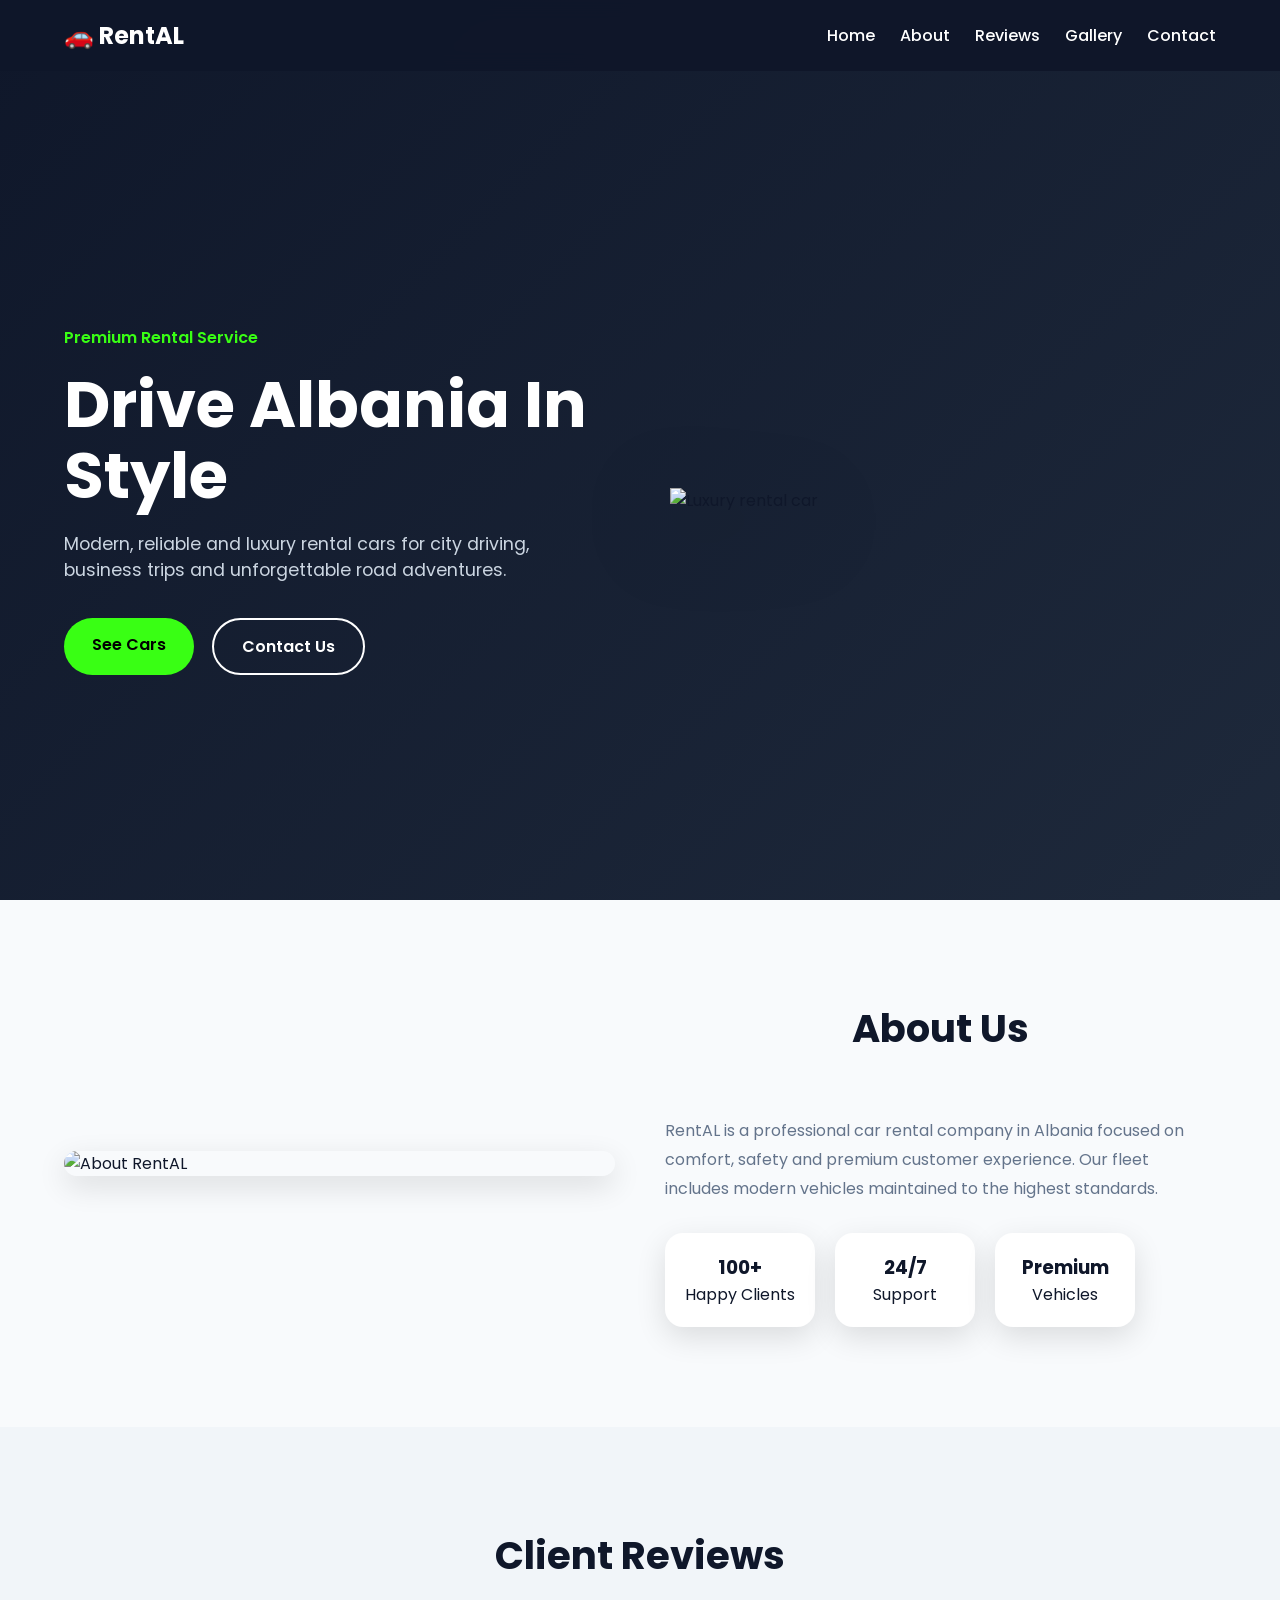
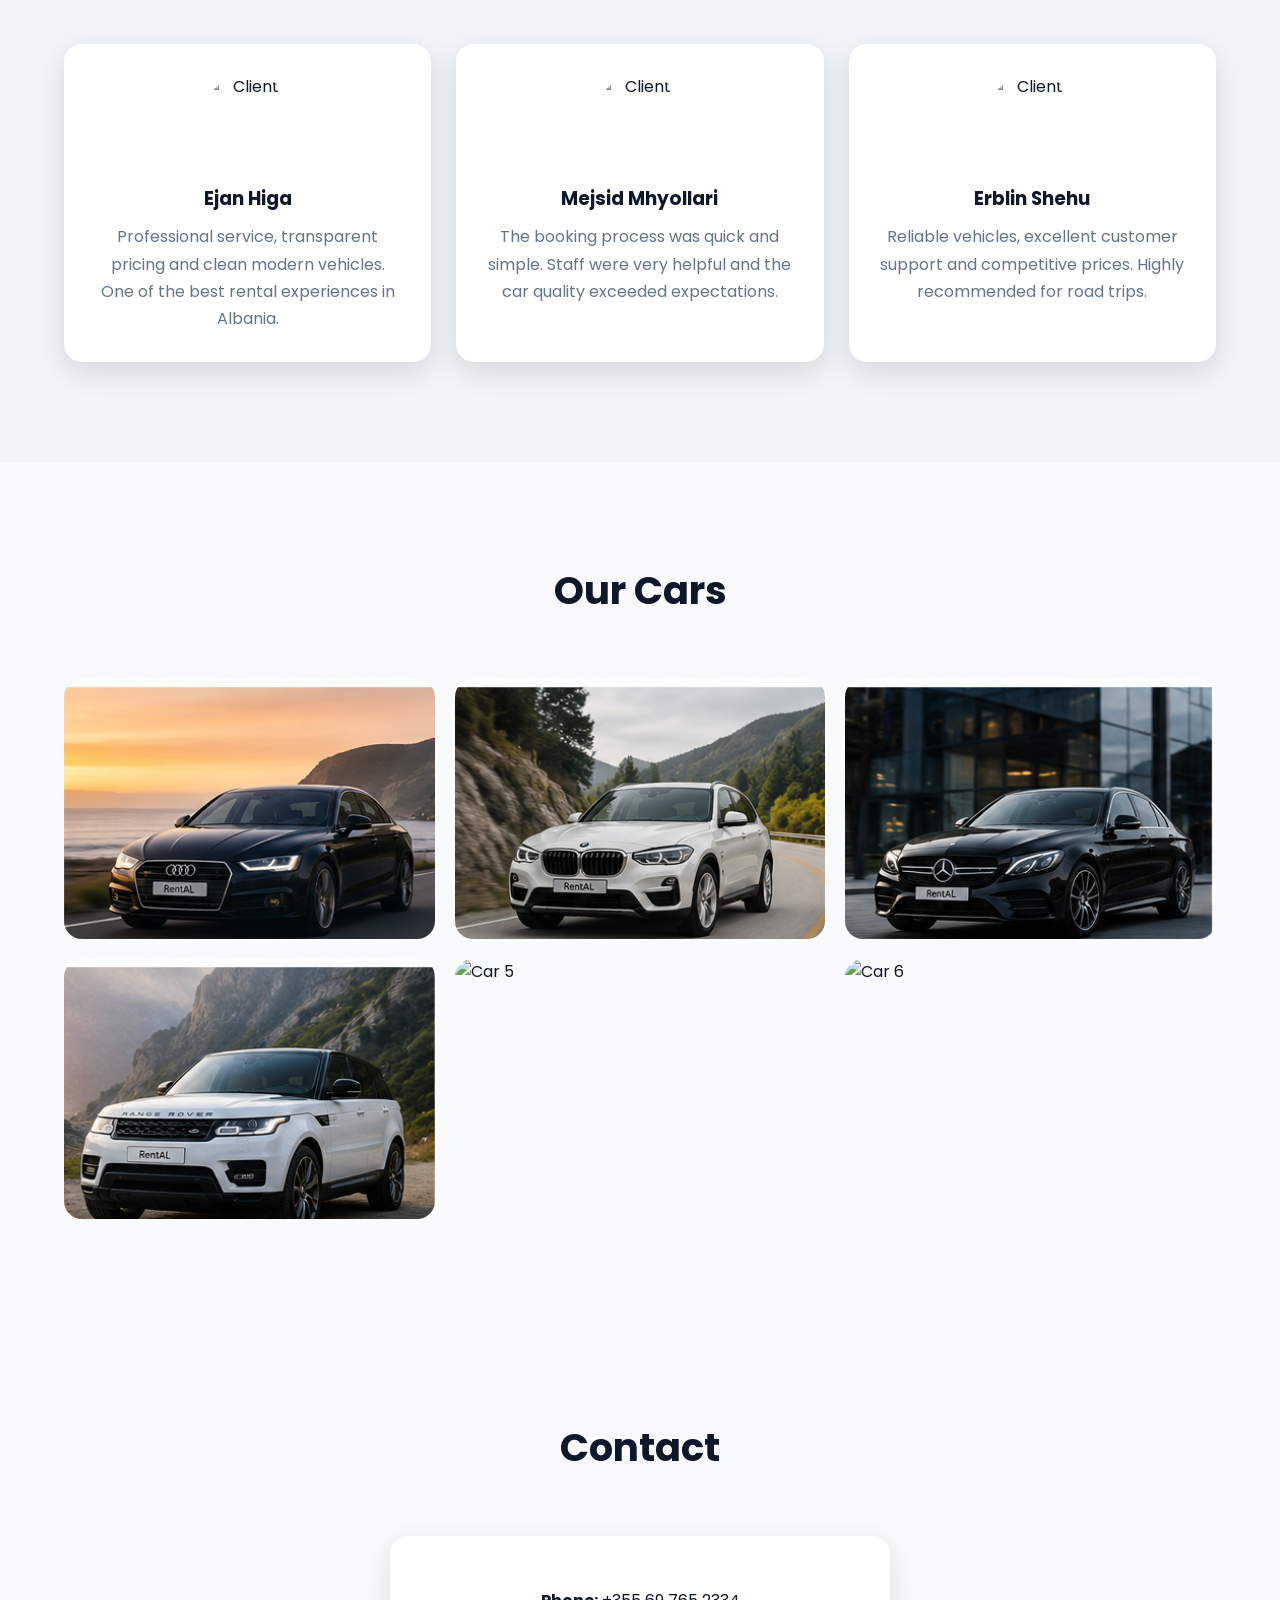
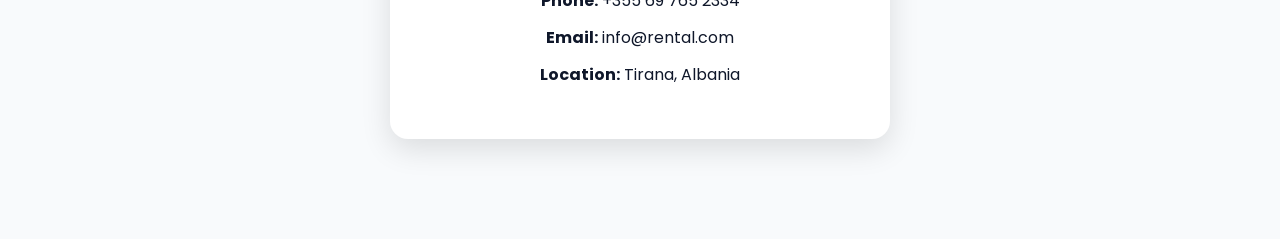
==== commit 1d3fd280: "Update index.html" ====
--- a/index.html
+++ b/index.html
@@ -133,12 +133,12 @@
       <h2 class="section-title">Our Cars</h2>
 
       <div class="gallery-grid">
-        <img src="photos/1.png" alt="Car 1" />
-        <img src="photos/2.png" alt="Car 2" />
-        <img src="photos/3.png" alt="Car 3" />
-        <img src="photos/4.png" alt="Car 4" />
-        <img src="photos/5.png" alt="Car 5" />
-        <img src="photos/6.png" alt="Car 6" />
+        <img src="photos/car1.png" alt="Car 1" />
+        <img src="photos/car2.png" alt="Car 2" />
+        <img src="photos/car3.png" alt="Car 3" />
+        <img src="photos/car4.png" alt="Car 4" />
+        <img src="photos/car5.png" alt="Car 5" />
+        <img src="photos/car6.png" alt="Car 6" />
       </div>
     </div>
   </section>
@@ -159,4 +159,4 @@
 
 <script src="mecanism/main.js"></script>
 </body>
-</html>+</html>
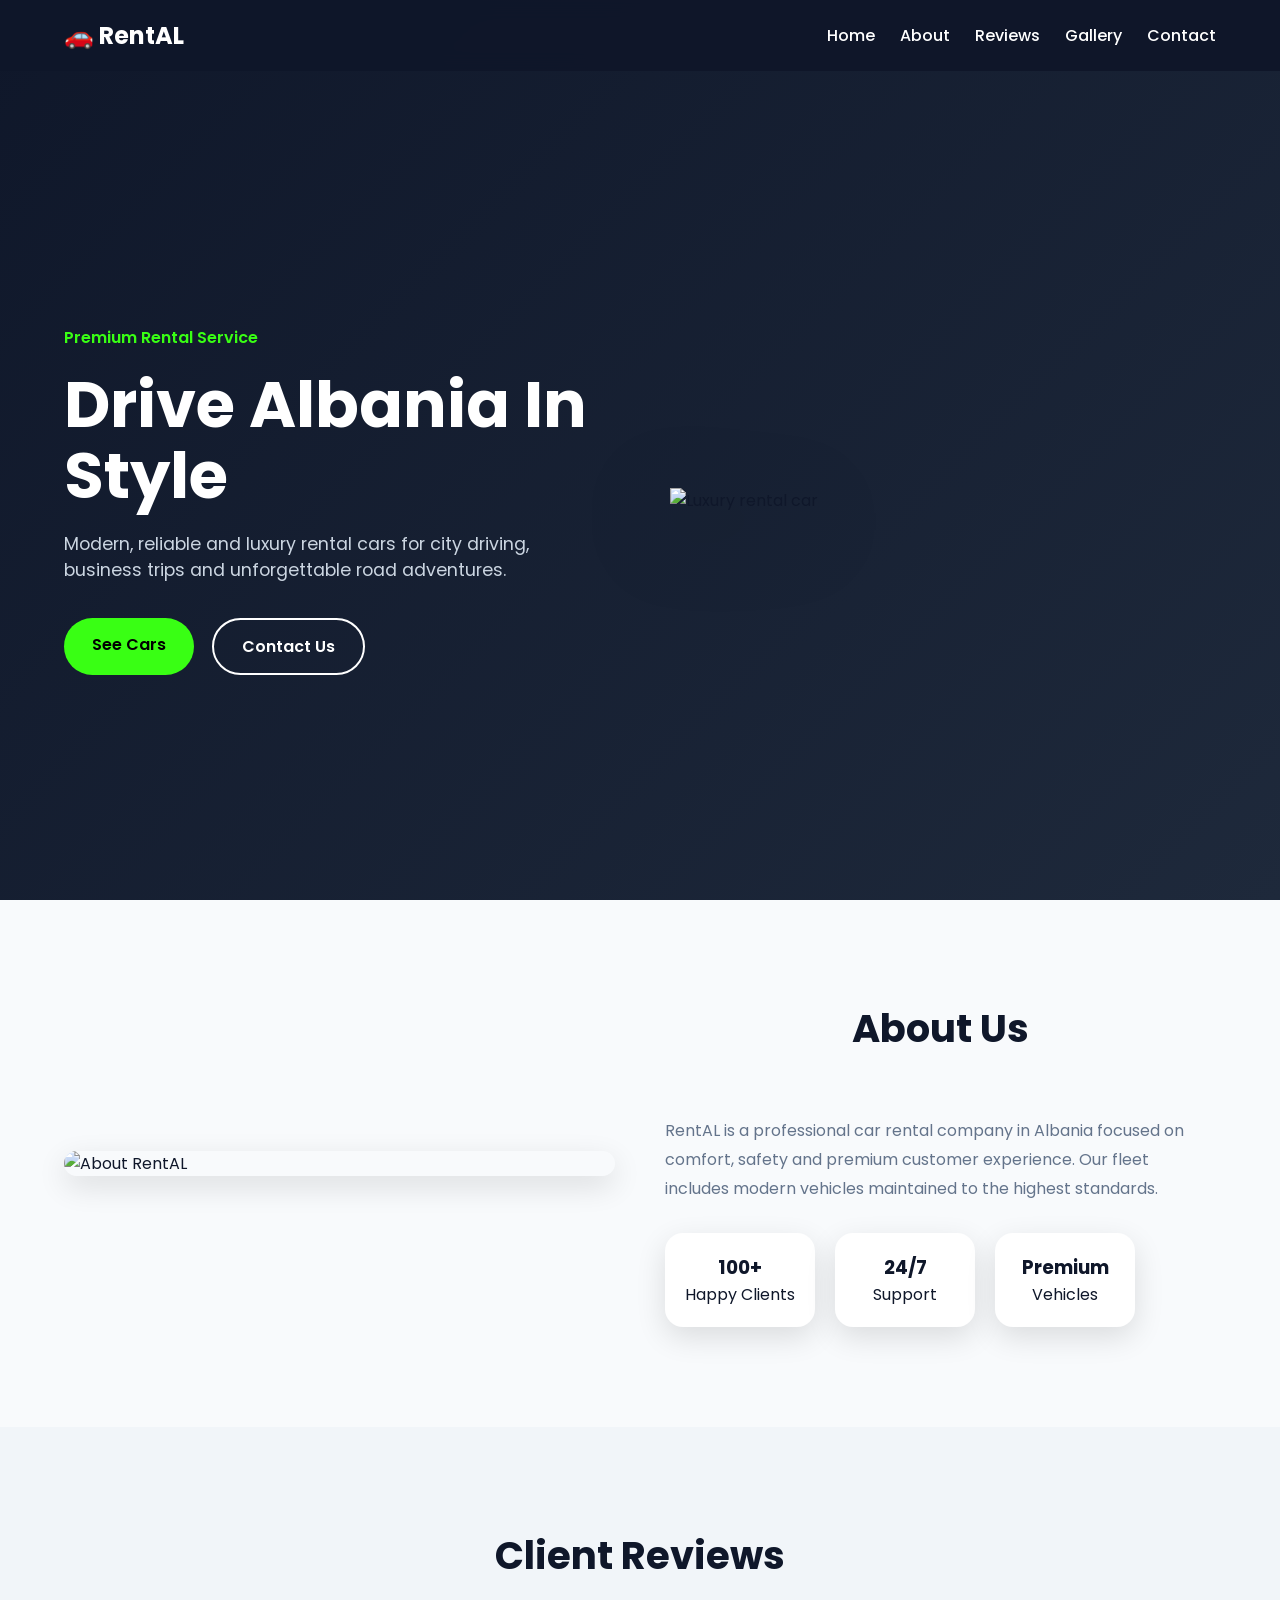
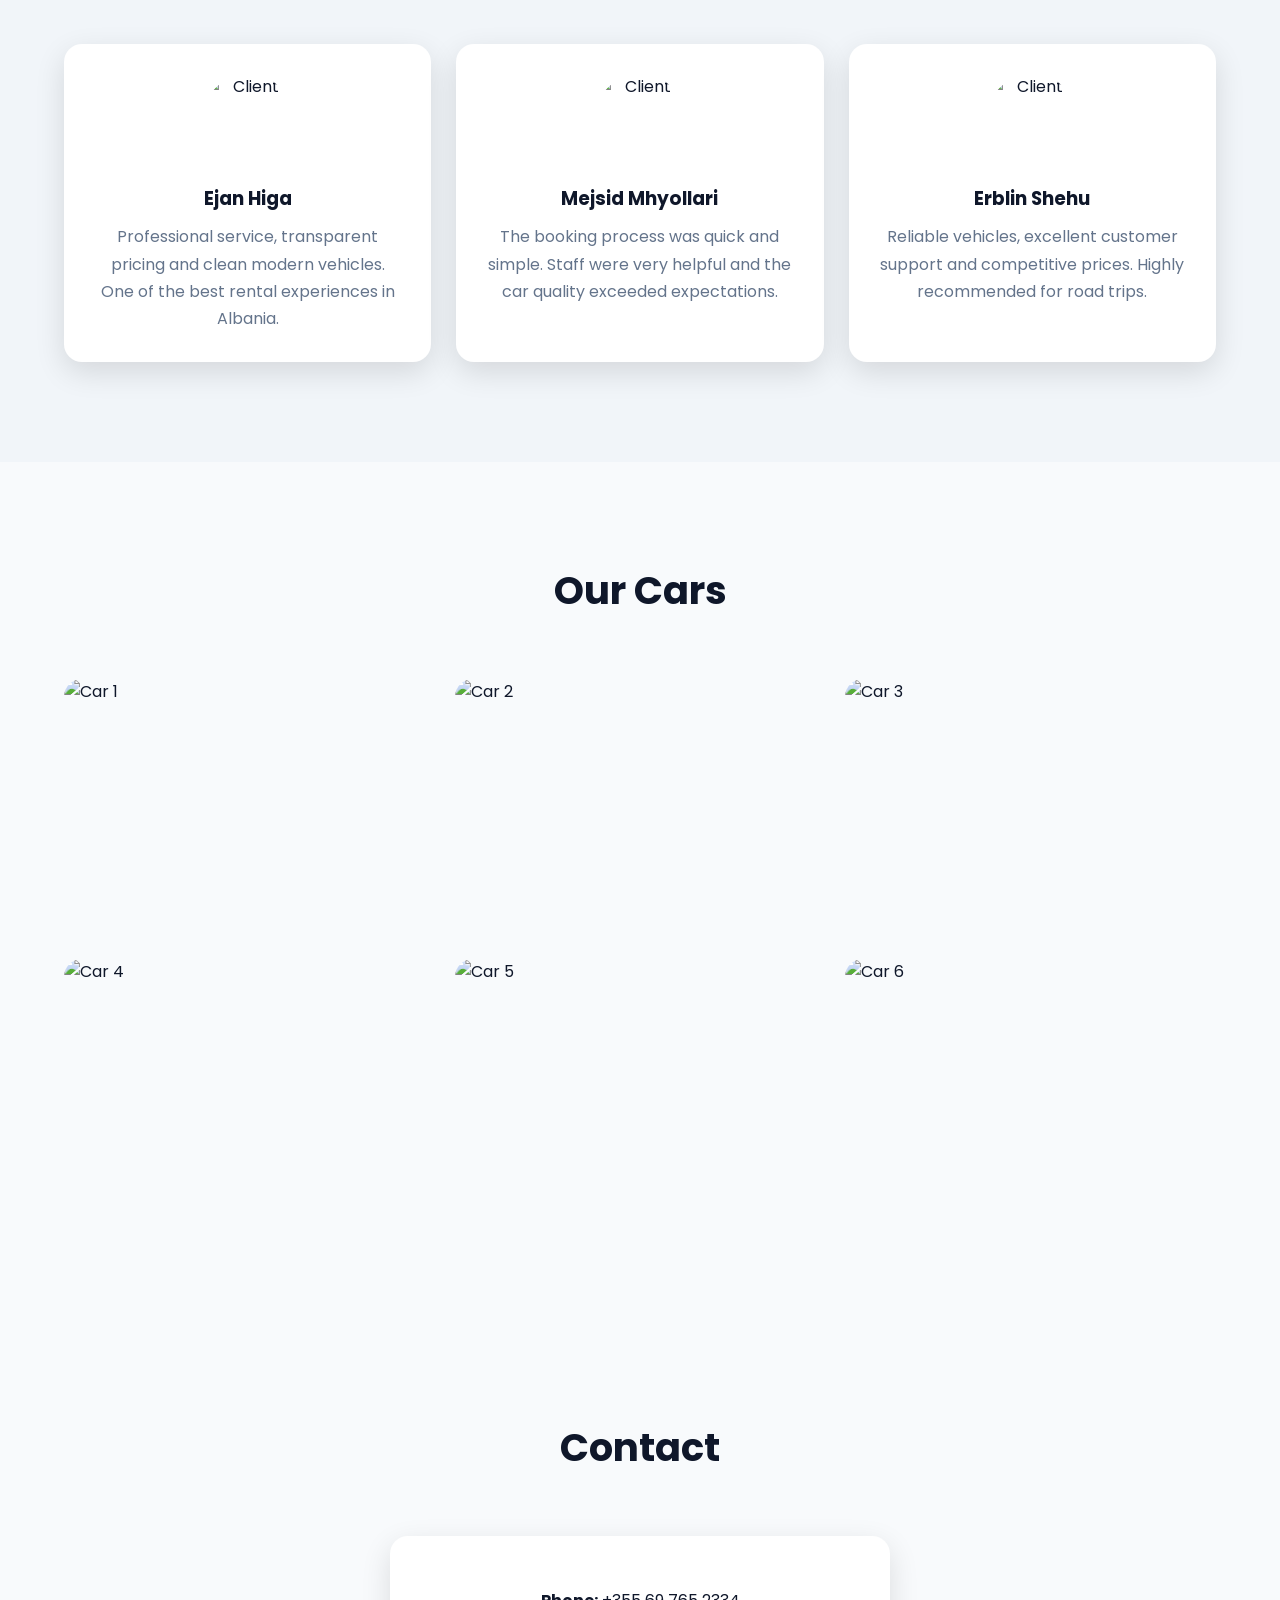
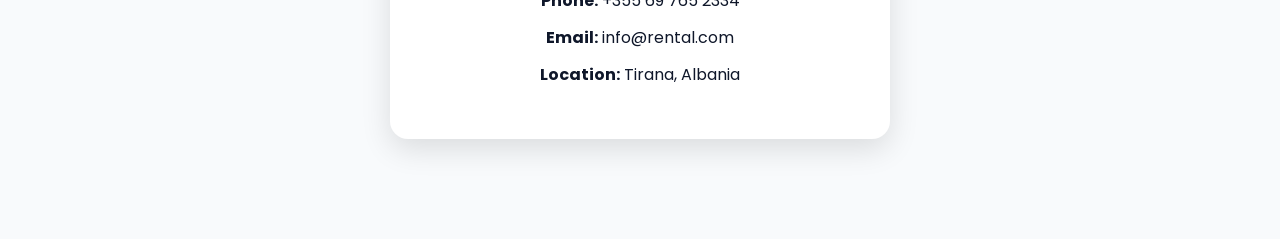
==== commit aa3582d4: "Update index.html" ====
--- a/index.html
+++ b/index.html
@@ -133,12 +133,12 @@
       <h2 class="section-title">Our Cars</h2>
 
       <div class="gallery-grid">
-        <img src="photos/car1.png" alt="Car 1" />
-        <img src="photos/car2.png" alt="Car 2" />
-        <img src="photos/car3.png" alt="Car 3" />
-        <img src="photos/car4.png" alt="Car 4" />
-        <img src="photos/car5.png" alt="Car 5" />
-        <img src="photos/car6.png" alt="Car 6" />
+        <img src="car1.png" alt="Car 1" />
+        <img src="car2.png" alt="Car 2" />
+        <img src="car3.png" alt="Car 3" />
+        <img src="car4.png" alt="Car 4" />
+        <img src="car5.png" alt="Car 5" />
+        <img src="car6.png" alt="Car 6" />
       </div>
     </div>
   </section>
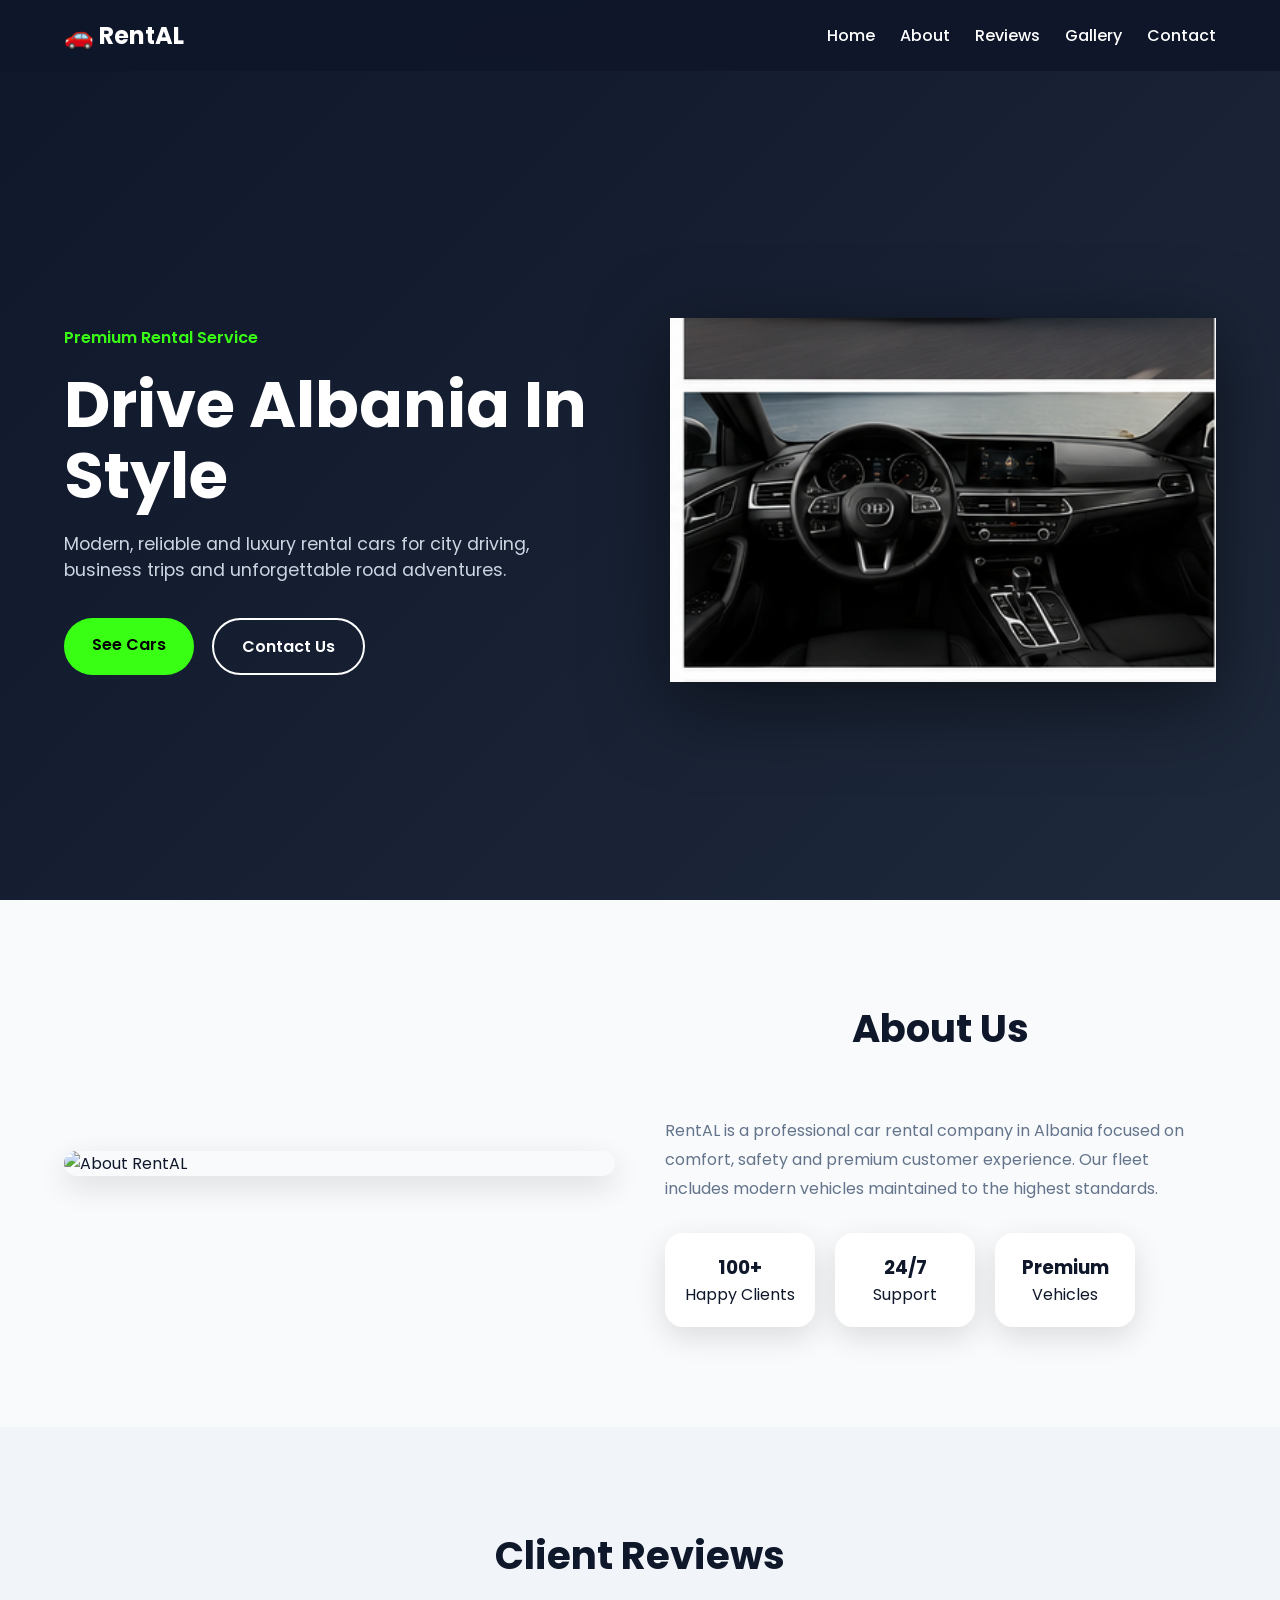
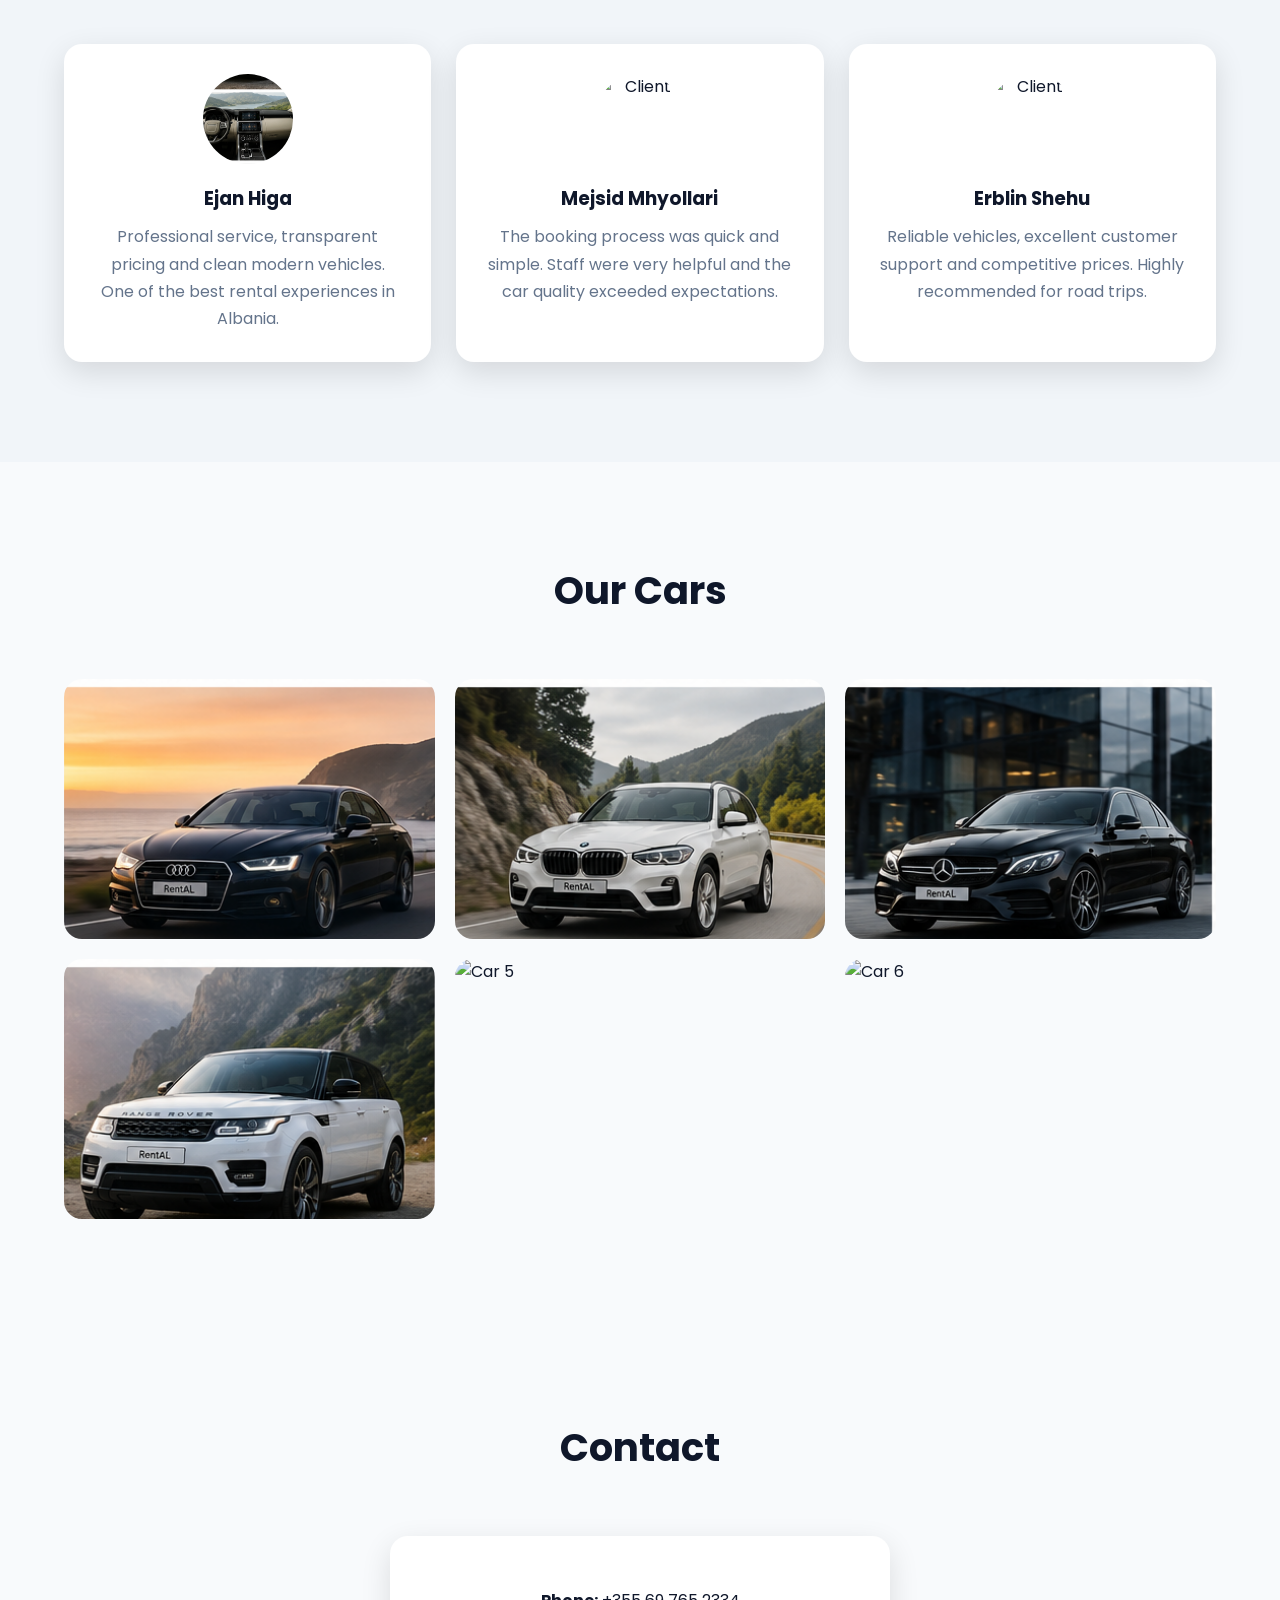
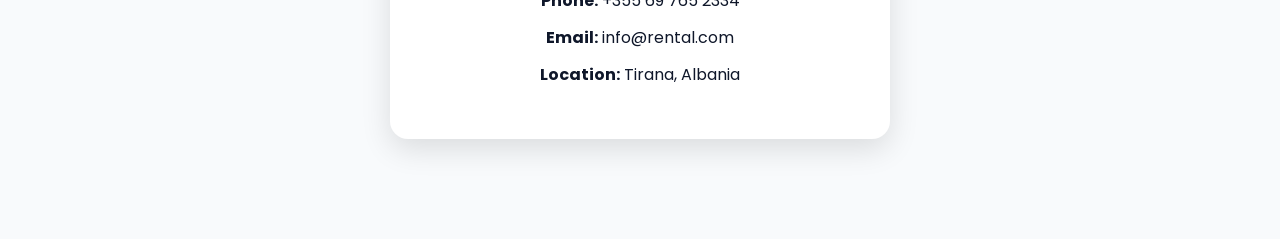
==== commit e7862e95: "Update index.html" ====
--- a/index.html
+++ b/index.html
@@ -52,7 +52,7 @@
       </div>
 
       <div class="hero-image-wrapper">
-        <img src="photos/kl.png" alt="Luxury rental car" class="hero-image" />
+        <img src="interior1.png" alt="Luxury rental car" class="hero-image" />
       </div>
     </div>
   </section>
@@ -98,7 +98,7 @@
       <div class="reviews-grid">
 
         <div class="review-card">
-          <img src="photos/OIP.webp" alt="Client" class="user-image" />
+          <img src="interior4.png" alt="Client" class="user-image" />
           <h3>Ejan Higa</h3>
           <p>
             Professional service, transparent pricing and clean modern vehicles.
@@ -107,7 +107,7 @@
         </div>
 
         <div class="review-card">
-          <img src="photos/1.webp" alt="Client" class="user-image" />
+          <img src="interior2" alt="Client" class="user-image" />
           <h3>Mejsid Mhyollari</h3>
           <p>
             The booking process was quick and simple. Staff were very helpful
@@ -116,7 +116,7 @@
         </div>
 
         <div class="review-card">
-          <img src="photos/2.jpg" alt="Client" class="user-image" />
+          <img src="interior3" alt="Client" class="user-image" />
           <h3>Erblin Shehu</h3>
           <p>
             Reliable vehicles, excellent customer support and competitive prices.
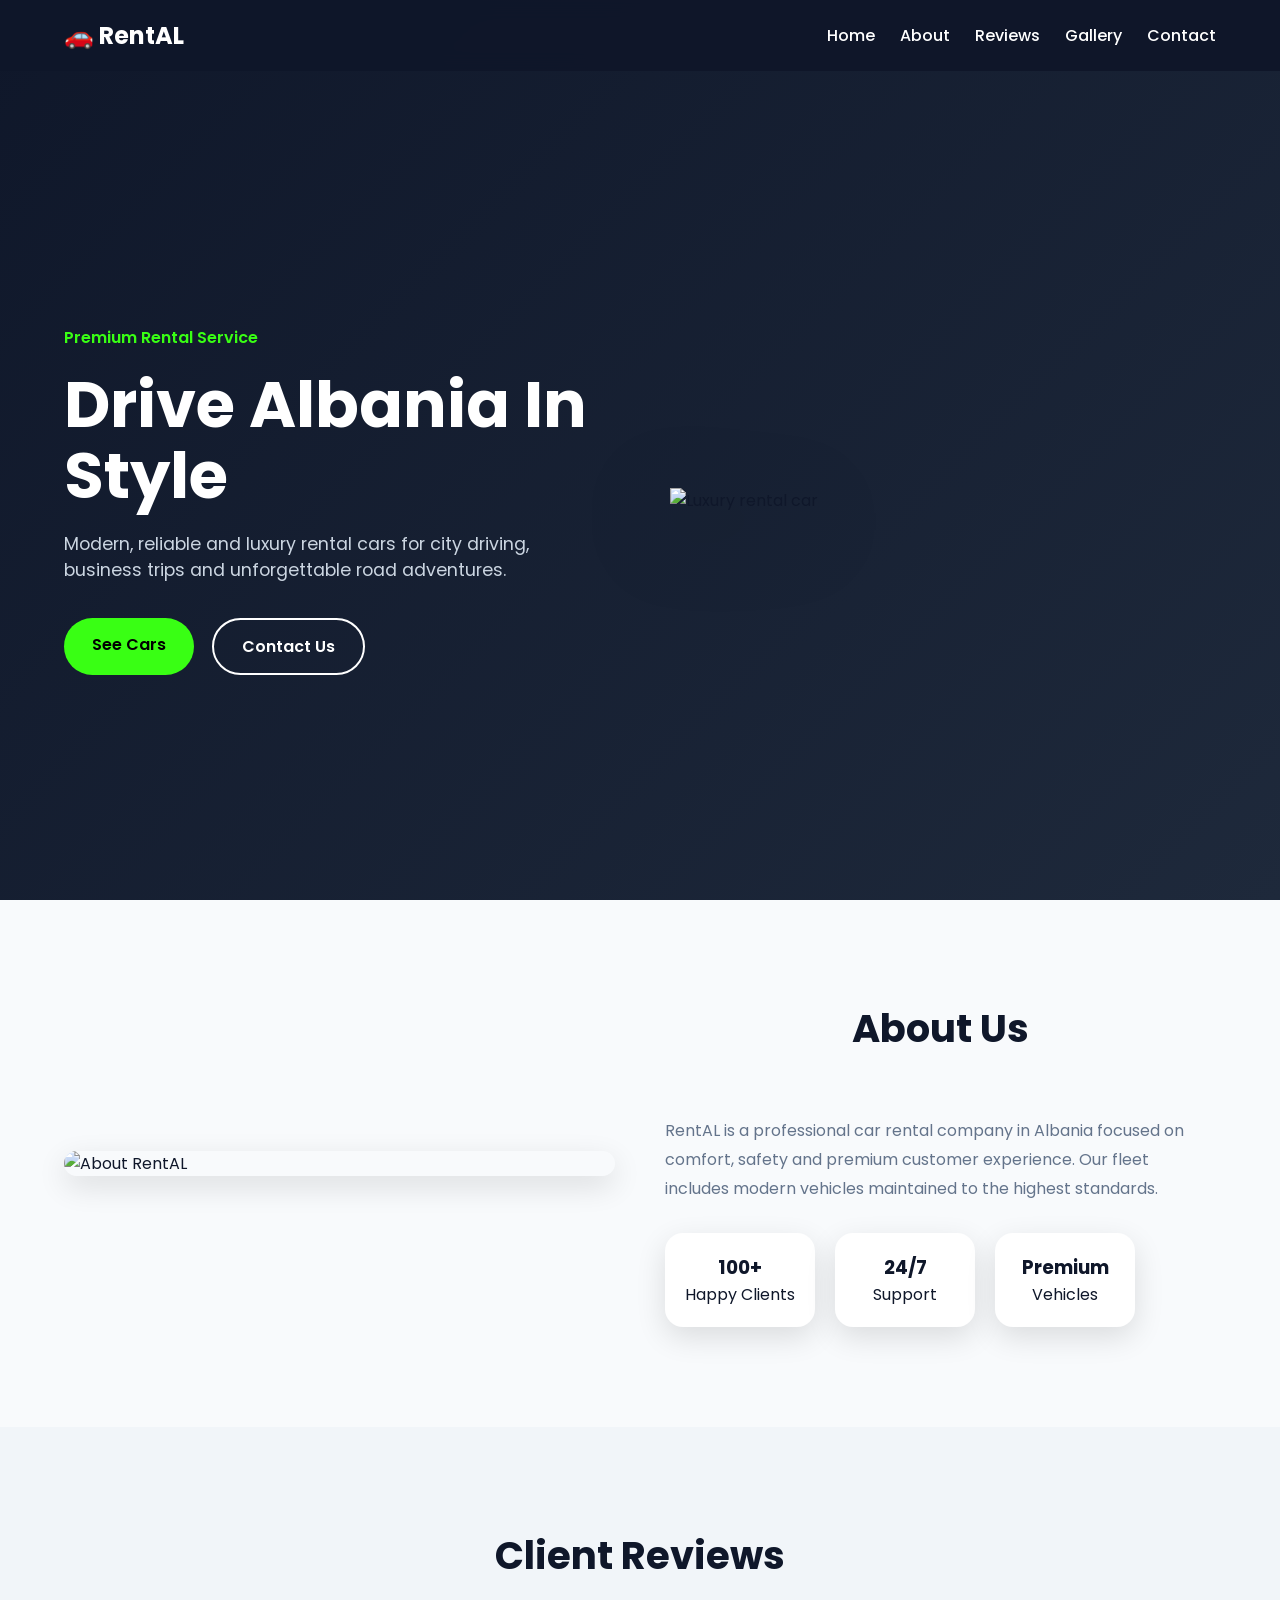
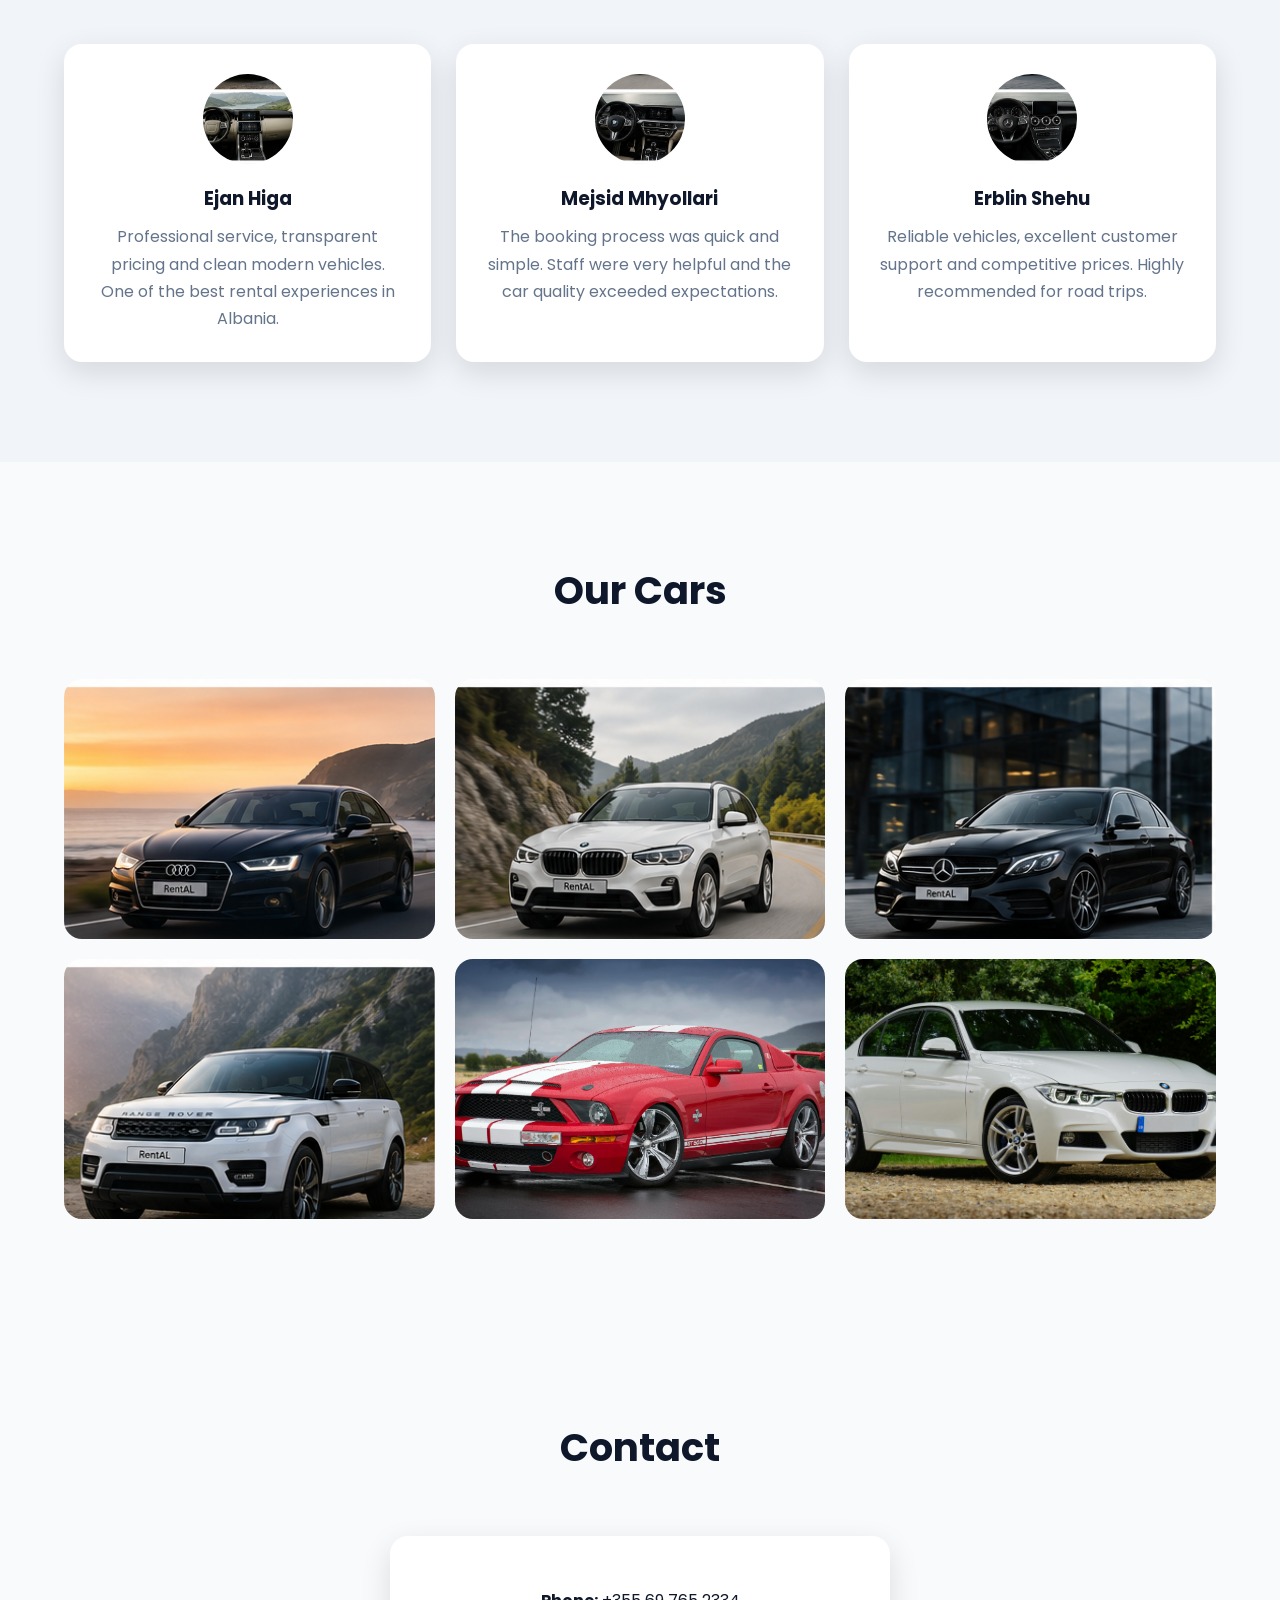
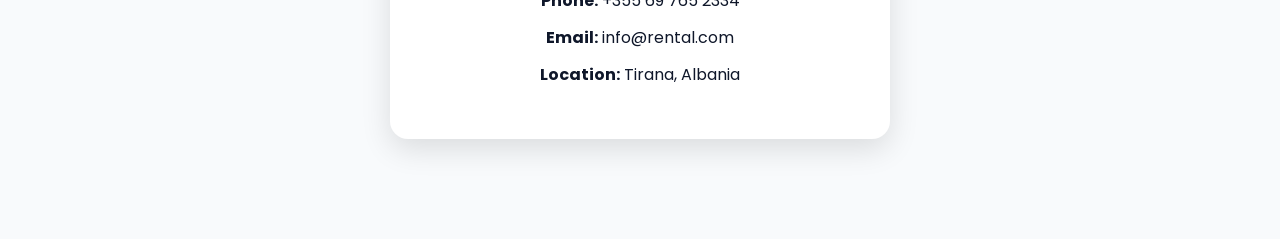
==== commit 4466af8c: "Update index.html" ====
--- a/index.html
+++ b/index.html
@@ -52,7 +52,7 @@
       </div>
 
       <div class="hero-image-wrapper">
-        <img src="interior1.png" alt="Luxury rental car" class="hero-image" />
+        <img src="1.png" alt="Luxury rental car" class="hero-image" />
       </div>
     </div>
   </section>
@@ -107,7 +107,7 @@
         </div>
 
         <div class="review-card">
-          <img src="interior2" alt="Client" class="user-image" />
+          <img src="interior2.png" alt="Client" class="user-image" />
           <h3>Mejsid Mhyollari</h3>
           <p>
             The booking process was quick and simple. Staff were very helpful
@@ -116,7 +116,7 @@
         </div>
 
         <div class="review-card">
-          <img src="interior3" alt="Client" class="user-image" />
+          <img src="interior3.png" alt="Client" class="user-image" />
           <h3>Erblin Shehu</h3>
           <p>
             Reliable vehicles, excellent customer support and competitive prices.
